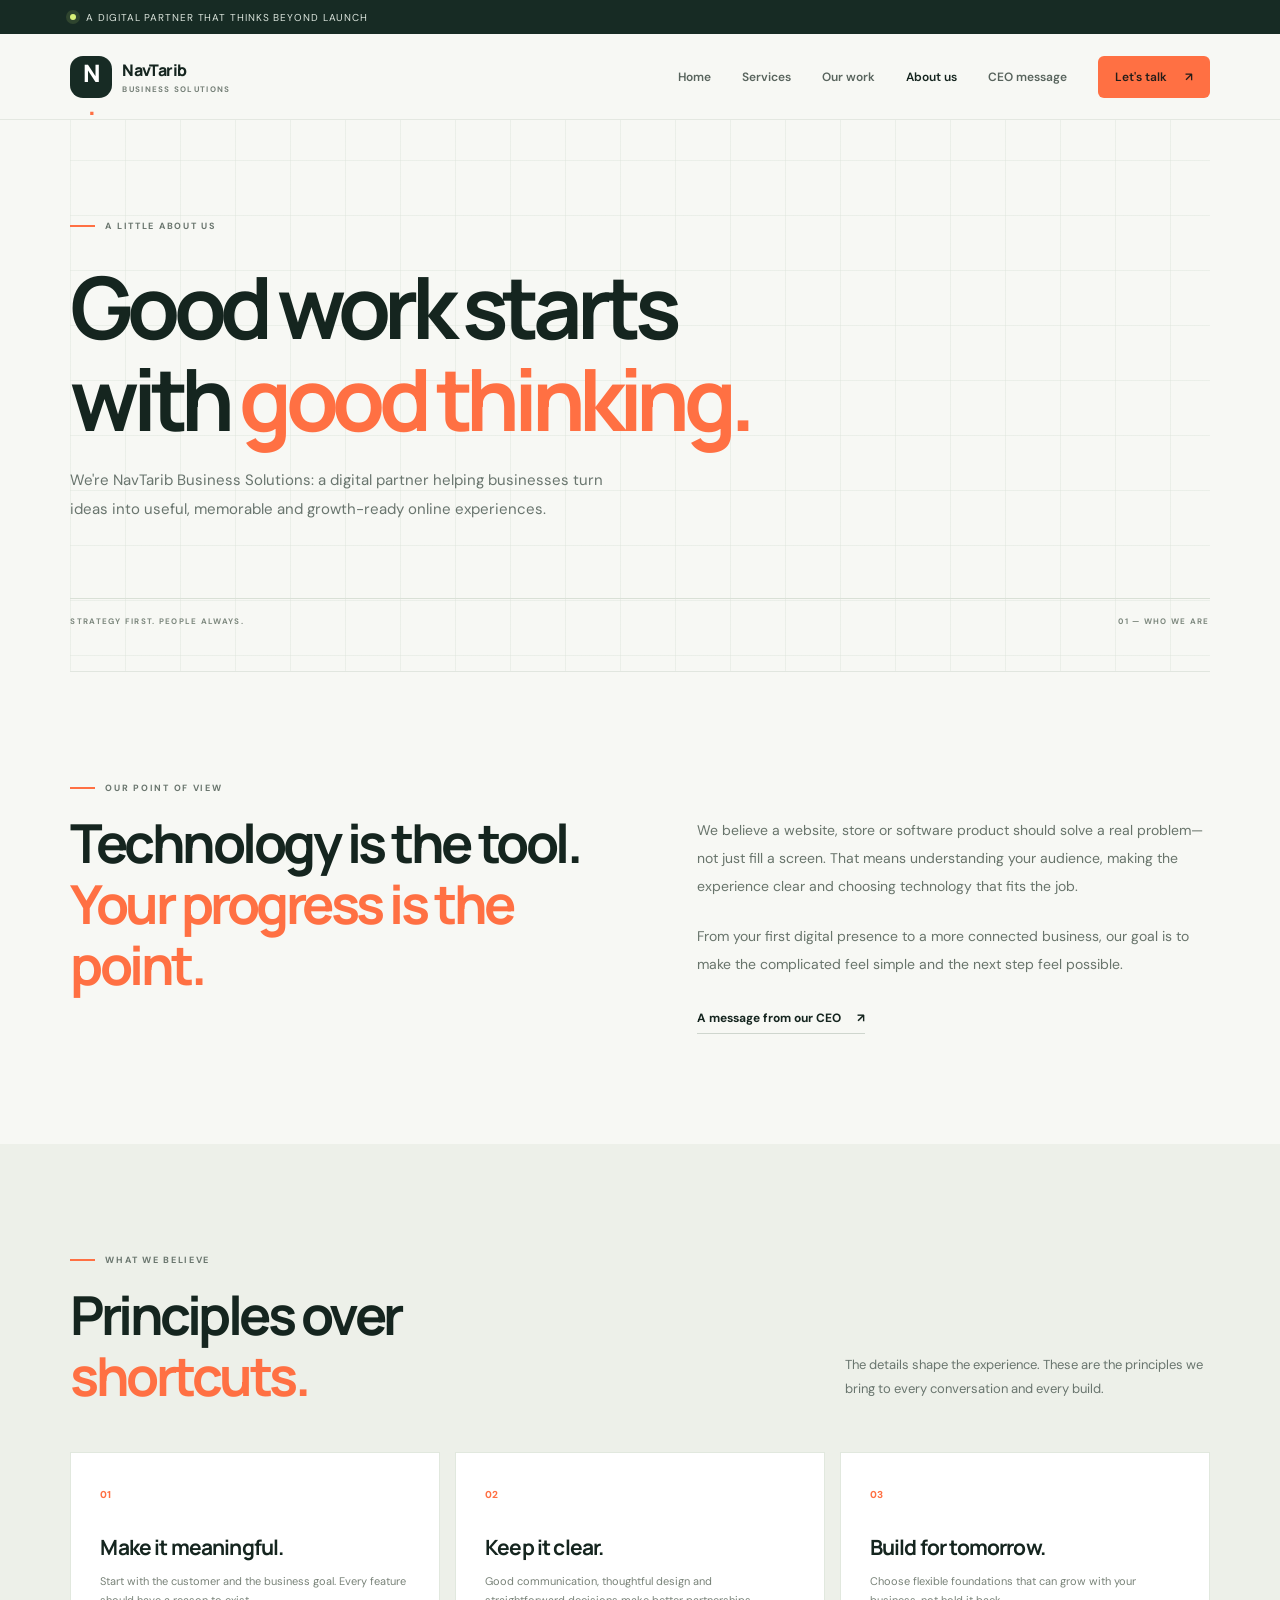
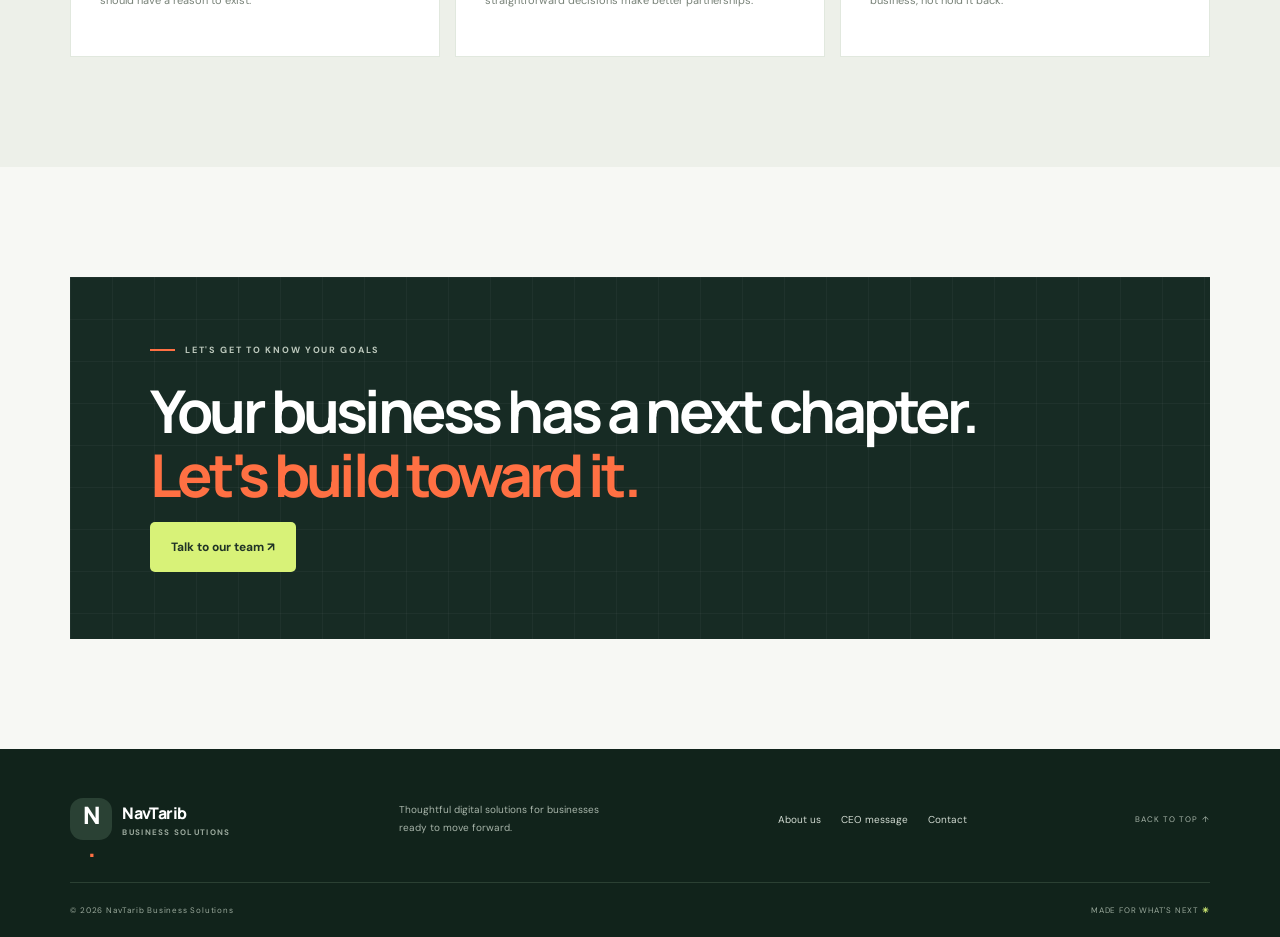
==== about.html @ 59a83b48 "first commit" ====
<!DOCTYPE html><html lang="en"><head><meta charset="UTF-8"><meta name="viewport" content="width=device-width,initial-scale=1"><title>About Us — NavTarib Business Solutions</title><link href="https://fonts.googleapis.com/css2?family=DM+Sans:wght@400;500;600;700&family=Manrope:wght@400;500;600;700;800&display=swap" rel="stylesheet"><link rel="stylesheet" href="style.css"></head><body><div class="announcement"><span class="pulse"></span> A digital partner that thinks beyond launch</div><header class="site-header"><a class="brand" href="index.html"><span class="brand-mark">N<span>.</span></span><span class="brand-copy">NavTarib<small>BUSINESS SOLUTIONS</small></span></a><button class="menu-toggle" aria-label="Toggle menu"><i></i><i></i></button><nav class="nav"><a href="index.html">Home</a><a href="index.html#services">Services</a><a href="index.html#work">Our work</a><a class="active" href="about.html">About us</a><a href="ceo.html">CEO message</a><a href="contact.html" class="nav-cta">Let's talk <span>↗</span></a></nav></header><main><section class="inner-hero section-wrap"><div class="eyebrow"><span class="eyebrow-line"></span> A LITTLE ABOUT US</div><h1>Good work starts<br>with <em>good thinking.</em></h1><p>We're NavTarib Business Solutions: a digital partner helping businesses turn ideas into useful, memorable and growth-ready online experiences.</p><div class="inner-hero-bottom"><span>STRATEGY FIRST. PEOPLE ALWAYS.</span><span>01 — WHO WE ARE</span></div></section><section class="about-story section-wrap section-pad"><div class="story-statement reveal"><div class="eyebrow"><span class="eyebrow-line"></span> OUR POINT OF VIEW</div><h2>Technology is the tool.<br><em>Your progress is the point.</em></h2></div><div class="story-copy reveal delay-1"><p>We believe a website, store or software product should solve a real problem—not just fill a screen. That means understanding your audience, making the experience clear and choosing technology that fits the job.</p><p>From your first digital presence to a more connected business, our goal is to make the complicated feel simple and the next step feel possible.</p><a href="ceo.html" class="text-link">A message from our CEO <span>↗</span></a></div></section><section class="values-section"><div class="section-wrap section-pad"><div class="section-heading"><div><div class="eyebrow"><span class="eyebrow-line"></span> WHAT WE BELIEVE</div><h2>Principles over<br><em>shortcuts.</em></h2></div><p>The details shape the experience. These are the principles we bring to every conversation and every build.</p></div><div class="values-grid"><article class="value-card"><span>01</span><h3>Make it meaningful.</h3><p>Start with the customer and the business goal. Every feature should have a reason to exist.</p></article><article class="value-card"><span>02</span><h3>Keep it clear.</h3><p>Good communication, thoughtful design and straightforward decisions make better partnerships.</p></article><article class="value-card"><span>03</span><h3>Build for tomorrow.</h3><p>Choose flexible foundations that can grow with your business, not hold it back.</p></article></div></div></section><section class="section-wrap section-pad"><div class="cta-box reveal"><div class="eyebrow"><span class="eyebrow-line"></span> LET'S GET TO KNOW YOUR GOALS</div><h2>Your business has a next chapter.<br><em>Let's build toward it.</em></h2><a class="btn btn-light" href="contact.html">Talk to our team ↗</a></div></section></main><footer class="footer"><div class="footer-main section-wrap"><a class="brand brand-footer" href="index.html"><span class="brand-mark">N<span>.</span></span><span class="brand-copy">NavTarib<small>BUSINESS SOLUTIONS</small></span></a><p>Thoughtful digital solutions for businesses ready to move forward.</p><div class="footer-links"><a href="about.html">About us</a><a href="ceo.html">CEO message</a><a href="contact.html">Contact</a></div><a class="back-top" href="#">BACK TO TOP ↑</a></div><div class="footer-bottom section-wrap"><span>© <span id="year"></span> NavTarib Business Solutions</span><span>MADE FOR WHAT'S NEXT <b>✳</b></span></div></footer><script src="script.js"></script></body></html>
---- style.css ----
:root {
  --ink: #15251f;
  --muted: #69756e;
  --paper: #f7f8f4;
  --white: #fff;
  --orange: #ff7043;
  --orange2: #ff9168;
  --line: #e1e6df;
  --dark: #172b24;
  --lime: #d8f278;
  --font: "DM Sans", sans-serif;
  --display: "Manrope", sans-serif;
}
* {
  box-sizing: border-box;
}
html {
  scroll-behavior: smooth;
  scroll-padding-top: 100px;
}
body {
  margin: 0;
  background: var(--paper);
  color: var(--ink);
  font-family: var(--font);
  -webkit-font-smoothing: antialiased;
}
body.menu-open {
  overflow: hidden;
}
a {
  color: inherit;
  text-decoration: none;
}
button,
input,
textarea,
select {
  font: inherit;
}
.announcement {
  height: 34px;
  background: var(--dark);
  color: #dce5dd;
  padding: 0 max(5.5vw, 24px);
  display: flex;
  align-items: center;
  gap: 10px;
  font-size: 10px;
  letter-spacing: 0.09em;
  text-transform: uppercase;
}
.announcement-right {
  margin-left: auto;
  color: #9baaa0;
}
.announcement-right span {
  color: var(--lime);
  margin-left: 10px;
}
.pulse {
  width: 6px;
  height: 6px;
  background: var(--lime);
  border-radius: 50%;
  box-shadow: 0 0 0 4px #d8f27820;
}
.site-header {
  height: 86px;
  padding: 0 max(5.5vw, 24px);
  display: flex;
  align-items: center;
  justify-content: space-between;
  border-bottom: 1px solid #e4e8e1;
  background: #f7f8f4ed;
  position: sticky;
  top: 0;
  z-index: 20;
  backdrop-filter: blur(16px);
}
.brand {
  display: flex;
  align-items: center;
  gap: 10px;
}
.brand-mark {
  width: 42px;
  height: 42px;
  background: var(--dark);
  color: white;
  display: grid;
  place-items: center;
  font: 800 24px var(--display);
  border-radius: 13px;
  letter-spacing: -0.08em;
}
.brand-mark span {
  color: var(--orange);
}
.brand-copy {
  font: 800 16px var(--display);
  letter-spacing: -0.04em;
}
.brand-copy small {
  display: block;
  font: 700 8px var(--font);
  letter-spacing: 0.16em;
  color: #768078;
  margin-top: 3px;
}
.nav {
  display: flex;
  align-items: center;
  gap: 31px;
  font-size: 12px;
  font-weight: 600;
  color: #58645d;
}
.nav > a:not(.nav-cta) {
  transition: color 0.2s;
}
.nav > a:hover,
.nav > a.active {
  color: var(--ink);
}
.nav-cta {
  padding: 13px 17px;
  background: var(--orange);
  border-radius: 6px;
  color: #241d19 !important;
  transition:
    transform 0.25s,
    background 0.25s;
}
.nav-cta:hover {
  background: var(--orange2);
  transform: translateY(-2px);
}
.nav-cta span {
  margin-left: 15px;
}
.menu-toggle {
  display: none;
  background: none;
  border: 0;
}
.section-wrap {
  width: min(1180px, 89%);
  margin-inline: auto;
}
.hero {
  min-height: 650px;
  padding-top: 77px;
  position: relative;
  display: grid;
  grid-template-columns: 1fr 0.88fr;
  align-items: center;
  gap: 6%;
  isolation: isolate;
}
.hero-grid {
  position: absolute;
  inset: 0 -6.2%;
  z-index: -2;
  opacity: 0.48;
  background-image:
    linear-gradient(#dfe5dc 1px, transparent 1px),
    linear-gradient(90deg, #dfe5dc 1px, transparent 1px);
  background-size: 56px 56px;
  mask-image: linear-gradient(
    90deg,
    transparent,
    black 25%,
    black 80%,
    transparent
  );
}
.hero:before {
  content: "";
  position: absolute;
  width: 430px;
  height: 430px;
  background: #ff70430b;
  filter: blur(10px);
  border-radius: 50%;
  right: 10%;
  top: 16%;
  z-index: -1;
}
.eyebrow {
  display: flex;
  align-items: center;
  gap: 10px;
  font-size: 9px;
  letter-spacing: 0.19em;
  font-weight: 700;
  color: #69756d;
}
.eyebrow-line {
  width: 25px;
  height: 2px;
  background: var(--orange);
  display: inline-block;
}
.hero h1,
.inner-hero h1,
.contact-intro h1 {
  font: 700 clamp(49px, 6.1vw, 79px)/1.07 var(--display);
  letter-spacing: -0.075em;
  margin: 25px 0 22px;
}
.hero h1 em,
.section-heading h2 em,
.inner-hero h1 em,
.story-statement h2 em,
.cta-box h2 em,
.contact-intro h1 em {
  font-style: normal;
  color: var(--orange);
}
.hero-lead {
  max-width: 480px;
  color: var(--muted);
  font-size: 15px;
  line-height: 1.85;
}
.hero-actions {
  display: flex;
  align-items: center;
  gap: 28px;
  margin-top: 30px;
}
.btn {
  display: inline-flex;
  align-items: center;
  justify-content: center;
  gap: 26px;
  padding: 16px 20px;
  font-size: 12px;
  font-weight: 700;
  border: 1px solid transparent;
  border-radius: 5px;
  transition:
    transform 0.25s,
    background 0.25s,
    box-shadow 0.25s;
  cursor: pointer;
}
.btn:hover {
  transform: translateY(-3px);
}
.btn-primary {
  background: var(--orange);
  color: #211d19;
  box-shadow: 0 9px 25px #ff704325;
}
.btn-primary:hover {
  background: var(--orange2);
  box-shadow: 0 12px 30px #ff704345;
}
.text-link {
  font-size: 12px;
  font-weight: 700;
  display: inline-flex;
  gap: 16px;
  align-items: center;
  border-bottom: 1px solid #cfd6ce;
  padding: 0 0 7px;
  transition: gap 0.2s;
}
.text-link:hover {
  gap: 23px;
}
.hero-proof {
  display: flex;
  align-items: center;
  gap: 13px;
  margin-top: 55px;
}
.avatar-stack {
  display: flex;
}
.avatar-stack span {
  width: 29px;
  height: 29px;
  border-radius: 50%;
  border: 2px solid var(--paper);
  display: grid;
  place-items: center;
  margin-left: -6px;
  background: #d8e7c8;
  font-size: 10px;
  font-weight: 800;
}
.avatar-stack span:first-child {
  margin-left: 0;
  background: #f6d6c4;
}
.avatar-stack span:last-child {
  background: #d7d9fa;
}
.hero-proof strong,
.float-card strong {
  display: block;
  font-size: 10px;
}
.hero-proof small,
.float-card small {
  display: block;
  color: #778279;
  font-size: 9px;
  margin-top: 4px;
}
.proof-divider {
  height: 30px;
  width: 1px;
  background: #d8ded6;
  margin: 0 4px;
}
.proof-rating strong {
  font-size: 9px;
}
.hero-visual {
  height: 475px;
  position: relative;
  display: grid;
  place-items: center;
}
.visual-orbit {
  position: absolute;
  border: 1px solid #dfe5db;
  border-radius: 50%;
  width: 440px;
  height: 440px;
  animation: spin 45s linear infinite;
}
.orbit-two {
  width: 365px;
  height: 365px;
  border-style: dashed;
  animation-direction: reverse;
  animation-duration: 55s;
}
.main-preview {
  position: relative;
  width: min(340px, 80%);
  height: 390px;
  background: #f1d9bd;
  border-radius: 6px;
  box-shadow: 0 30px 70px #172b241a;
  overflow: hidden;
  transform: rotate(-3deg);
  animation: float 7s ease-in-out infinite;
}
.preview-top {
  height: 37px;
  background: #f8e9d8;
  display: flex;
  align-items: center;
  justify-content: space-between;
  padding: 0 13px;
  font-size: 7px;
  letter-spacing: 0.1em;
  color: #726456;
}
.preview-dots {
  font-size: 7px;
  color: #c3a991;
  letter-spacing: 1px;
}
.preview-content {
  padding: 43px 27px;
  height: calc(100% - 37px);
  background:
    radial-gradient(ellipse at 90% 80%, #d98e63 0, transparent 35%),
    linear-gradient(135deg, #f5e5d0, #e9c3a3);
}
.preview-kicker {
  font-size: 8px;
  letter-spacing: 0.17em;
  color: #6f5746;
}
.preview-head {
  font: 800 57px/0.95 var(--display);
  letter-spacing: -0.08em;
  margin-top: 21px;
  color: #26382e;
}
.preview-head em {
  font-family: Georgia, serif;
  font-weight: 400;
  color: #d55e39;
}
.preview-bar {
  height: 1px;
  background: #ab896d;
  margin-top: 80px;
}
.preview-foot {
  display: flex;
  justify-content: space-between;
  font-size: 7px;
  letter-spacing: 0.08em;
  margin-top: 13px;
  color: #715e4d;
}
.float-card {
  position: absolute;
  background: #fff;
  padding: 14px 16px;
  display: flex;
  align-items: center;
  gap: 12px;
  border: 1px solid #e8ece5;
  border-radius: 6px;
  box-shadow: 0 15px 35px #172b2410;
  animation: float 6s ease-in-out infinite;
}
.float-top {
  top: 70px;
  right: -10px;
}
.float-bottom {
  bottom: 53px;
  left: -9px;
  animation-delay: -2s;
}
.float-icon {
  width: 34px;
  height: 34px;
  border-radius: 50%;
  background: #e8f3d6;
  display: grid;
  place-items: center;
  color: #3f6a31;
}
.mini-chart {
  display: flex;
  align-items: end;
  gap: 3px;
  height: 29px;
}
.mini-chart i {
  width: 5px;
  background: var(--orange);
  height: 45%;
  border-radius: 2px;
}
.mini-chart i:nth-child(2) {
  height: 70%;
}
.mini-chart i:nth-child(3) {
  height: 53%;
}
.mini-chart i:nth-child(4) {
  height: 90%;
}
.mini-chart i:nth-child(5) {
  height: 65%;
}
.mini-chart i:nth-child(6) {
  height: 100%;
}
.hero-stamp {
  position: absolute;
  right: 2px;
  bottom: 15px;
  font: 800 24px var(--display);
  color: var(--dark);
  transform: rotate(8deg);
}
.hero-stamp span {
  color: var(--orange);
}
.hero-stamp small {
  display: block;
  font: 700 6px var(--font);
  letter-spacing: 0.2em;
}
.hero-bottom {
  grid-column: 1/-1;
  display: flex;
  justify-content: space-between;
  align-items: center;
  padding: 20px 0;
  border-top: 1px solid #dfe5dc;
  margin-top: 10px;
  font-size: 8px;
  font-weight: 700;
  letter-spacing: 0.15em;
  color: #7a857c;
}
.scroll-cue b {
  color: var(--orange);
  font-size: 14px;
  margin-left: 10px;
}
.ticker {
  background: var(--lime);
  overflow: hidden;
  padding: 17px 0;
  color: #263528;
}
.ticker-track {
  white-space: nowrap;
  animation: ticker 32s linear infinite;
}
.ticker-track span {
  font-size: 10px;
  font-weight: 800;
  letter-spacing: 0.16em;
}
.ticker-track b {
  margin: 0 28px;
  color: #ff7043;
}
.section-pad {
  padding-top: 110px;
  padding-bottom: 110px;
}
.section-heading {
  display: flex;
  align-items: end;
  justify-content: space-between;
  gap: 40px;
  margin-bottom: 45px;
}
.section-heading h2,
.story-statement h2 {
  font: 700 clamp(36px, 4.2vw, 54px)/1.13 var(--display);
  letter-spacing: -0.065em;
  margin: 19px 0 0;
}
.section-heading > p {
  max-width: 365px;
  color: var(--muted);
  font-size: 13px;
  line-height: 1.85;
  margin: 0 0 5px;
}
.services-grid {
  display: grid;
  grid-template-columns: repeat(3, 1fr);
  gap: 13px;
}
.service-card {
  min-height: 292px;
  background: #fff;
  border: 1px solid #e7ebe4;
  padding: 26px 25px 20px;
  position: relative;
  overflow: hidden;
  display: flex;
  flex-direction: column;
  transition:
    transform 0.35s,
    border-color 0.3s,
    box-shadow 0.3s;
}
.service-card:hover {
  transform: translateY(-7px);
  border-color: #ffb29b;
  box-shadow: 0 20px 45px #172b240b;
}
.service-dark {
  background: var(--dark);
  color: white;
  border-color: var(--dark);
}
.service-dark p {
  color: #b2beb4;
}
.service-num {
  font-size: 8px;
  letter-spacing: 0.13em;
  font-weight: 700;
  color: #88938a;
}
.service-dark .service-num {
  color: #9eafa2;
}
.service-icon {
  position: absolute;
  right: 25px;
  top: 20px;
  width: 43px;
  height: 43px;
  border-radius: 50%;
  display: grid;
  place-items: center;
  background: #f8e6dd;
  color: #d95d3c;
  font-size: 20px;
}
.service-dark .service-icon {
  background: #2d4639;
  color: var(--lime);
}
.service-card h3 {
  font: 700 24px/1.18 var(--display);
  letter-spacing: -0.05em;
  margin: 40px 0 10px;
  position: relative;
}
.service-card p {
  font-size: 11px;
  line-height: 1.8;
  color: #778279;
  max-width: 260px;
  position: relative;
}
.service-bottom {
  display: flex;
  justify-content: space-between;
  align-items: center;
  margin-top: auto;
  padding-top: 17px;
  border-top: 1px solid #e8ece5;
  font-size: 9px;
  font-weight: 700;
}
.service-dark .service-bottom {
  border-color: #3b5145;
}
.service-bottom b {
  font-size: 16px;
  color: var(--orange);
  transition: transform 0.2s;
}
.service-card:hover .service-bottom b {
  transform: translate(3px, -3px);
}
.service-glow {
  position: absolute;
  width: 130px;
  height: 130px;
  border-radius: 50%;
  background: #ff704312;
  right: -75px;
  bottom: -70px;
  transition: transform 0.4s;
}
.service-card:hover .service-glow {
  transform: scale(2.5);
}
.work-section {
  background: #edf0e9;
}
.work-section .section-pad {
  padding-bottom: 90px;
}
.projects-grid {
  display: grid;
  grid-template-columns: 1fr 1fr;
  gap: 36px 20px;
}
.project {
  display: block;
  min-width: 0;
}
.project-large {
  grid-row: span 2;
}
.project-art {
  height: 275px;
  position: relative;
  overflow: hidden;
  display: flex;
  align-items: center;
  justify-content: center;
}
.project-large .project-art {
  height: 585px;
}
.art-commerce {
  background: #dfc8b1;
}
.art-window {
  position: absolute;
  inset: 25px;
  background: #f4eadc;
  box-shadow: 0 15px 40px #493a2a17;
  overflow: hidden;
}
.art-nav {
  height: 36px;
  border-bottom: 1px solid #dfd3c5;
  display: flex;
  align-items: center;
  justify-content: space-between;
  padding: 0 15px;
  font-size: 7px;
  color: #64574a;
}
.art-nav b:first-child {
  font: 800 15px var(--display);
  letter-spacing: -0.08em;
}
.art-commerce-body {
  height: calc(100% - 36px);
  padding: 37px 22px;
  display: flex;
  justify-content: space-between;
  align-items: center;
  background:
    radial-gradient(ellipse at 78% 55%, #d8ad8a 0, transparent 38%), #f4eadc;
}
.art-commerce-body small {
  font-size: 7px;
  letter-spacing: 0.14em;
  color: #786454;
}
.art-commerce-body h3 {
  font: 800 clamp(32px, 4vw, 58px)/0.95 var(--display);
  letter-spacing: -0.08em;
  color: #2d4035;
  margin: 17px 0 20px;
}
.art-commerce-body h3 i {
  font-family: Georgia, serif;
  color: #bd6344;
  font-weight: 400;
}
.art-pill {
  display: inline-block;
  border: 1px solid #9e8a74;
  padding: 9px;
  font-size: 6px;
  letter-spacing: 0.1em;
}
.product-sculpture {
  position: relative;
  width: 45%;
  height: 230px;
}
.sculpture-vase {
  position: absolute;
  bottom: 28px;
  left: 26%;
  width: 84px;
  height: 137px;
  border-radius: 39% 39% 25% 25%;
  background: linear-gradient(90deg, #9f6546, #d6a37a 48%, #7f513b);
  box-shadow: inset -12px 0 15px #4c2d221c;
}
.sculpture-vase:before {
  content: "";
  position: absolute;
  width: 33px;
  height: 34px;
  top: -22px;
  left: 25px;
  background: #b9825d;
  border-radius: 8px 8px 2px 2px;
}
.sculpture-orb {
  position: absolute;
  width: 67px;
  height: 67px;
  border-radius: 50%;
  background: linear-gradient(130deg, #f3dfc2, #c68c5c);
  top: 32px;
  right: 1px;
}
.sculpture-base {
  position: absolute;
  bottom: 17px;
  left: 7%;
  width: 155px;
  height: 18px;
  background: #b5a18a;
  border-radius: 50%;
}
.project-tag {
  position: absolute;
  bottom: 15px;
  left: 17px;
  color: #fff;
  font-size: 7px;
  letter-spacing: 0.15em;
  font-weight: 700;
  background: #172b24b8;
  padding: 9px 11px;
}
.art-saas {
  background: #d5dfd4;
}
.saas-window {
  position: absolute;
  inset: 18px;
  background: #f8faf7;
  display: flex;
  box-shadow: 0 12px 30px #273b2a15;
}
.saas-sidebar {
  width: 27%;
  background: #20382c;
  color: #c8d8c8;
  display: flex;
  flex-direction: column;
  gap: 17px;
  padding: 17px 9px;
  font-size: 7px;
}
.saas-sidebar b {
  color: white;
  font-size: 12px;
  margin-bottom: 14px;
}
.saas-sidebar span:first-of-type {
  color: #d8f278;
}
.saas-main {
  padding: 20px 13px;
  flex: 1;
  min-width: 0;
}
.saas-main > small {
  font-size: 6px;
  color: #7c897d;
  letter-spacing: 0.1em;
}
.saas-main h3 {
  font-size: 13px;
  letter-spacing: -0.04em;
  margin: 10px 0 20px;
}
.saas-main h3 span {
  color: #ff7043;
}
.saas-stats {
  display: flex;
  gap: 7px;
}
.saas-stats div {
  background: white;
  border: 1px solid #e4e9e2;
  padding: 8px;
  flex: 1;
  min-width: 0;
}
.saas-stats small,
.saas-stats b,
.saas-stats i {
  display: block;
}
.saas-stats small {
  font-size: 6px;
  color: #89948a;
}
.saas-stats b {
  font-size: 13px;
  margin: 6px 0;
}
.saas-stats i {
  font-size: 6px;
  color: #438c59;
  font-style: normal;
}
.chart-bars {
  height: 68px;
  display: flex;
  align-items: end;
  gap: 5px;
  border-bottom: 1px solid #dbe4d9;
  margin-top: 18px;
  padding: 0 5px;
}
.chart-bars i {
  flex: 1;
  background: #d8f278;
  height: 30%;
  border-radius: 3px 3px 0 0;
}
.chart-bars i:nth-child(3n) {
  height: 75%;
  background: #ff9b78;
}
.chart-bars i:nth-child(2n) {
  height: 55%;
}
.chart-bars i:nth-child(4n) {
  height: 95%;
}
.art-automation {
  background: #f5d9cc;
  flex-direction: column;
  gap: 0;
}
.flow-node {
  width: 55%;
  background: #fffaf7;
  border: 1px solid #ebc4b3;
  padding: 12px 15px;
  font-size: 10px;
  font-weight: 700;
  box-shadow: 0 8px 16px #6d382015;
  z-index: 1;
}
.flow-node small {
  display: block;
  font-size: 8px;
  color: #8c8079;
  font-weight: 400;
  margin-top: 5px;
}
.node-two {
  margin-left: 30px;
}
.node-three {
  margin-left: 60px;
}
.flow-line {
  height: 19px;
  width: 1px;
  background: #d17d60;
  margin-left: -35px;
  position: relative;
}
.flow-line:after {
  content: "↓";
  position: absolute;
  bottom: -6px;
  left: -4px;
  color: #d17d60;
  font-size: 11px;
}
.flow-caption {
  position: absolute;
  bottom: 18px;
  font-size: 7px;
  letter-spacing: 0.14em;
  color: #a2634b;
}
.project-info {
  display: flex;
  justify-content: space-between;
  align-items: center;
  padding: 17px 2px;
}
.project-info h3 {
  font: 700 17px var(--display);
  letter-spacing: -0.04em;
  margin: 0 0 6px;
}
.project-info p {
  font-size: 10px;
  color: #7b857b;
  margin: 0;
}
.project-arrow {
  width: 35px;
  height: 35px;
  border: 1px solid #d1d9cf;
  border-radius: 50%;
  display: grid;
  place-items: center;
  transition: all 0.2s;
}
.project:hover .project-arrow {
  background: var(--orange);
  border-color: var(--orange);
  transform: rotate(45deg);
}
.work-foot {
  border-top: 1px solid #d7ded3;
  margin-top: 35px;
  padding-top: 22px;
  display: flex;
  align-items: center;
  justify-content: space-between;
  font-size: 9px;
  letter-spacing: 0.12em;
  font-weight: 700;
}
.tech-panel {
  background: #fff;
  border: 1px solid #e5eae2;
  padding: 33px 35px;
}
.tech-label {
  font-size: 9px;
  font-weight: 800;
  letter-spacing: 0.15em;
  color: #7e897f;
  margin-bottom: 17px;
}
.tech-list {
  display: flex;
  flex-wrap: wrap;
  gap: 9px;
  margin-bottom: 31px;
}
.tech-list span {
  border: 1px solid #e1e7de;
  padding: 11px 14px;
  font-size: 11px;
  font-weight: 600;
  background: #fafbf8;
  transition:
    background 0.2s,
    border-color 0.2s,
    transform 0.2s;
}
.tech-list span:hover {
  background: #eaf3d8;
  border-color: #c4d9a2;
  transform: translateY(-2px);
}
.tech-note {
  border-top: 1px solid #e7ebe5;
  padding-top: 22px;
  display: flex;
  align-items: center;
  gap: 15px;
}
.tech-note-icon {
  width: 35px;
  height: 35px;
  border-radius: 50%;
  background: #fce4da;
  color: #dd6543;
  display: grid;
  place-items: center;
}
.tech-note p {
  font-size: 11px;
  color: #7b857c;
  flex: 1;
}
.tech-note p strong {
  color: var(--ink);
}
.tech-note > a {
  font-size: 11px;
  font-weight: 700;
  border-bottom: 1px solid #d4dbd1;
  padding-bottom: 5px;
}
.testimonial-section {
  background: #f0e7dd;
}
.testimonial-note {
  padding: 36px;
  background: #fff;
  display: flex;
  align-items: center;
  gap: 28px;
  border: 1px solid #eaded1;
}
.quote-mark {
  font:
    100px/0.7 Georgia,
    serif;
  color: var(--orange);
  align-self: flex-start;
}
.testimonial-note > div:nth-child(2) {
  flex: 1;
}
.testimonial-note h3 {
  font: 700 23px/1.3 var(--display);
  letter-spacing: -0.05em;
  margin: 0 0 10px;
}
.testimonial-note h3 em {
  font-family: Georgia, serif;
  font-weight: 400;
  color: #d86745;
}
.testimonial-note p {
  font-size: 11px;
  color: #778078;
  line-height: 1.8;
  margin: 0;
  max-width: 460px;
}
.btn-outline {
  border-color: #d6ded4;
  background: transparent;
  white-space: nowrap;
}
.btn-outline:hover {
  background: #f7f8f4;
}
.trust-disclaimer {
  font-size: 9px;
  color: #8a8e85;
  margin-top: 15px;
}
.cta-section {
  padding-top: 90px;
  padding-bottom: 90px;
}
.cta-box {
  background: var(--dark);
  color: white;
  padding: 67px 7%;
  position: relative;
  overflow: hidden;
  isolation: isolate;
}
.cta-box:before {
  content: "";
  position: absolute;
  inset: 0;
  background-image:
    linear-gradient(#ffffff09 1px, transparent 1px),
    linear-gradient(90deg, #ffffff09 1px, transparent 1px);
  background-size: 42px 42px;
  z-index: -1;
}
.cta-orb {
  position: absolute;
  right: -100px;
  top: -160px;
  width: 450px;
  height: 450px;
  border-radius: 50%;
  border: 1px solid #d8f2782e;
  box-shadow:
    0 0 0 45px #d8f27809,
    0 0 0 90px #d8f27806;
  z-index: -1;
}
.cta-box .eyebrow {
  color: #bdc9bd;
}
.cta-box h2 {
  font: 700 clamp(37px, 5vw, 59px)/1.1 var(--display);
  letter-spacing: -0.065em;
  margin: 23px 0 14px;
}
.cta-box > p {
  font-size: 12px;
  color: #b6c2b8;
  max-width: 420px;
  line-height: 1.8;
  margin-bottom: 25px;
}
.btn-light {
  background: var(--lime);
  color: #203326;
}
.btn-light:hover {
  background: #e5ff9c;
}
.cta-side-note {
  position: absolute;
  right: 8%;
  bottom: 50px;
  color: #90a193;
  font-size: 8px;
  letter-spacing: 0.17em;
  line-height: 1.8;
}
.footer {
  background: #11231b;
  color: #fff;
}
.footer-main {
  padding-top: 42px;
  padding-bottom: 35px;
  display: flex;
  align-items: center;
  justify-content: space-between;
  gap: 25px;
}
.brand-footer .brand-mark {
  background: #2a4134;
}
.brand-footer .brand-copy small {
  color: #9ba99d;
}
.footer-main > p {
  font-size: 10px;
  color: #a7b4a9;
  max-width: 210px;
  line-height: 1.8;
}
.footer-links {
  display: flex;
  gap: 20px;
  font-size: 10px;
  color: #d0d9d0;
}
.footer-links a:hover {
  color: var(--lime);
}
.back-top {
  font-size: 8px;
  letter-spacing: 0.13em;
  color: #a7b4a9;
}
.footer-bottom {
  border-top: 1px solid #2b4033;
  min-height: 55px;
  display: flex;
  align-items: center;
  justify-content: space-between;
  font-size: 8px;
  letter-spacing: 0.1em;
  color: #9aa99c;
}
.footer-bottom b {
  color: var(--lime);
}
.inner-hero {
  padding-top: 100px;
  padding-bottom: 45px;
  min-height: 420px;
  position: relative;
  background-image:
    linear-gradient(#dfe5dc80 1px, transparent 1px),
    linear-gradient(90deg, #dfe5dc80 1px, transparent 1px);
  background-size: 55px 55px;
  background-position: 0 40px;
}
.inner-hero h1 {
  font-size: clamp(52px, 7vw, 86px);
  margin-top: 28px;
}
.inner-hero > p {
  max-width: 550px;
  color: var(--muted);
  font-size: 15px;
  line-height: 1.9;
}
.inner-hero-bottom {
  display: flex;
  justify-content: space-between;
  margin-top: 75px;
  padding-top: 17px;
  border-top: 1px solid #d9e0d6;
  font-size: 8px;
  letter-spacing: 0.16em;
  font-weight: 700;
  color: #7d887e;
}
.about-story {
  display: grid;
  grid-template-columns: 1fr 1fr;
  gap: 10%;
  border-top: 1px solid var(--line);
}
.story-copy {
  padding-top: 34px;
}
.story-copy p {
  font-size: 14px;
  color: #68746b;
  line-height: 2;
  margin-top: 0;
  margin-bottom: 22px;
}
.story-copy .text-link {
  margin-top: 10px;
}
.values-section {
  background: #edf0e9;
}
.values-grid {
  display: grid;
  grid-template-columns: repeat(3, 1fr);
  gap: 15px;
}
.value-card {
  background: #fff;
  padding: 29px;
  min-height: 205px;
  border: 1px solid #e1e8de;
}
.value-card > span {
  font-size: 10px;
  color: var(--orange);
  font-weight: 800;
}
.value-card h3 {
  font: 700 21px var(--display);
  letter-spacing: -0.04em;
  margin: 30px 0 10px;
}
.value-card p {
  font-size: 11px;
  color: #788278;
  line-height: 1.8;
}
.ceo-hero {
  background-color: #f4eee7;
  background-image:
    linear-gradient(#e8ddd2 1px, transparent 1px),
    linear-gradient(90deg, #e8ddd2 1px, transparent 1px);
}
.ceo-message {
  display: grid;
  grid-template-columns: 0.75fr 1.25fr;
  gap: 10%;
  align-items: start;
}
.ceo-portrait {
  min-height: 400px;
  background: #d9c2ab;
  position: sticky;
  top: 120px;
  overflow: hidden;
  display: flex;
  align-items: center;
  justify-content: center;
  flex-direction: column;
}
.ceo-portrait:before,
.ceo-portrait:after {
  content: "";
  position: absolute;
  border: 1px solid #b49378;
  border-radius: 50%;
  width: 270px;
  height: 270px;
}
.ceo-portrait:after {
  width: 340px;
  height: 340px;
  border-style: dashed;
  animation: spin 50s linear infinite;
}
.portrait-monogram {
  font: 800 150px/0.9 var(--display);
  letter-spacing: -0.12em;
  color: #253a2d;
  z-index: 1;
}
.portrait-monogram span {
  color: var(--orange);
}
.portrait-caption {
  z-index: 1;
  text-align: center;
  margin-top: 22px;
  font-size: 10px;
  font-weight: 800;
  letter-spacing: 0.15em;
}
.portrait-caption small {
  display: block;
  font-size: 8px;
  color: #75685b;
  margin-top: 7px;
}
.portrait-decoration {
  position: absolute;
  bottom: 17px;
  left: 17px;
  font-size: 7px;
  letter-spacing: 0.18em;
  line-height: 1.8;
  color: #8a705a;
}
.message-copy .quote-mark {
  font-size: 100px;
}
.message-copy h2 {
  font: 700 33px/1.2 var(--display);
  letter-spacing: -0.06em;
  margin: 10px 0 25px;
}
.message-copy p {
  font-size: 13px;
  line-height: 2;
  color: #68746b;
  margin: 0 0 19px;
}
.signature {
  font:
    italic 29px Georgia,
    serif;
  color: #25392e;
  margin-top: 30px;
}
.signature span {
  display: block;
  font: 700 9px var(--font);
  letter-spacing: 0.12em;
  text-transform: uppercase;
  color: #7b877c;
  margin-top: 8px;
}
.message-copy .btn {
  margin-top: 25px;
}
.contact-hero {
  padding-top: 85px;
  padding-bottom: 110px;
  display: grid;
  grid-template-columns: 0.9fr 1fr;
  gap: 10%;
  align-items: start;
}
.contact-intro h1 {
  font-size: clamp(47px, 5.4vw, 69px);
}
.contact-intro > p {
  font-size: 14px;
  line-height: 1.9;
  color: #748077;
  max-width: 400px;
}
.contact-promise {
  display: flex;
  gap: 13px;
  align-items: center;
  margin-top: 35px;
}
.contact-promise > span {
  width: 40px;
  height: 40px;
  border-radius: 50%;
  background: #e6f0d8;
  color: #4f713c;
  display: grid;
  place-items: center;
}
.contact-promise strong,
.contact-promise small {
  display: block;
}
.contact-promise strong {
  font-size: 11px;
}
.contact-promise small {
  font-size: 10px;
  color: #879087;
  margin-top: 5px;
}
.contact-direct {
  border-top: 1px solid #dfe5dc;
  margin-top: 50px;
  padding-top: 22px;
}
.contact-direct > span {
  display: block;
  font-size: 8px;
  letter-spacing: 0.15em;
  color: #879087;
  font-weight: 700;
  margin-bottom: 12px;
}
.contact-direct > a {
  font-size: 13px;
  font-weight: 700;
  border-bottom: 1px solid #d2d9cf;
  padding-bottom: 6px;
}
.contact-direct small {
  display: block;
  font-size: 9px;
  color: #8b948b;
  margin-top: 12px;
}
.contact-form {
  background: white;
  border: 1px solid #e2e8df;
  padding: 30px;
  box-shadow: 0 18px 45px #172b2408;
}
.form-top {
  display: flex;
  justify-content: space-between;
  border-bottom: 1px solid #e6ebe4;
  padding-bottom: 20px;
  margin-bottom: 24px;
  font-size: 8px;
  font-weight: 800;
  letter-spacing: 0.14em;
}
.form-top span:last-child {
  color: #dd6c4b;
}
.contact-form label {
  display: block;
  font-size: 10px;
  font-weight: 700;
  margin: 19px 0 8px;
}
.contact-form label b {
  color: #e56e4b;
}
.contact-form input,
.contact-form select,
.contact-form textarea {
  width: 100%;
  border: 1px solid #e1e7df;
  background: #fafbf8;
  padding: 13px 12px;
  border-radius: 3px;
  font-size: 11px;
  color: var(--ink);
  outline: none;
  transition:
    border-color 0.2s,
    box-shadow 0.2s;
}
.contact-form input:focus,
.contact-form select:focus,
.contact-form textarea:focus {
  border-color: #f18a6d;
  box-shadow: 0 0 0 3px #ff704315;
}
.contact-form textarea {
  resize: vertical;
}
.form-submit {
  width: 100%;
  margin-top: 22px;
  border: 0;
}
.form-privacy {
  font-size: 9px;
  color: #8a948b;
  line-height: 1.7;
}
.form-status {
  font-size: 10px;
  line-height: 1.7;
  color: #527344;
}
.status-warning {
  color: #a15a2a;
}
.reveal {
  opacity: 0;
  transform: translateY(22px);
  transition:
    opacity 0.75s ease,
    transform 0.75s cubic-bezier(0.2, 0.65, 0.2, 1);
}
.reveal.is-visible {
  opacity: 1;
  transform: translateY(0);
}
.delay-1 {
  transition-delay: 0.12s;
}
.delay-2 {
  transition-delay: 0.23s;
}
@keyframes spin {
  to {
    transform: rotate(360deg);
  }
}
@keyframes float {
  0%,
  100% {
    translate: 0 0;
  }
  50% {
    translate: 0 -10px;
  }
}
@keyframes ticker {
  to {
    transform: translateX(-50%);
  }
}
@media (min-width: 1400px) {
  .hero {
    min-height: 700px;
  }
  .hero-visual {
    height: 530px;
  }
}
@media (max-width: 900px) {
  .nav {
    gap: 17px;
  }
  .nav a {
    font-size: 11px;
  }
  .hero {
    gap: 2%;
    grid-template-columns: 1fr 0.8fr;
  }
  .hero-visual {
    transform: scale(0.9);
  }
  .hero-proof {
    flex-wrap: wrap;
  }
  .proof-rating {
    display: none;
  }
  .services-grid {
    grid-template-columns: repeat(2, 1fr);
  }
  .project-large .project-art {
    height: 520px;
  }
  .footer-main {
    flex-wrap: wrap;
  }
  .contact-hero {
    gap: 5%;
  }
  .testimonial-note {
    gap: 17px;
  }
  .testimonial-note .btn {
    padding: 14px;
    gap: 10px;
  }
}
@media (max-width: 680px) {
  .announcement {
    padding: 0 5.5%;
    font-size: 8px;
  }
  .announcement-right {
    display: none;
  }
  .site-header {
    height: 72px;
  }
  .menu-toggle {
    display: flex;
    flex-direction: column;
    gap: 5px;
    padding: 10px;
    z-index: 22;
  }
  .menu-toggle i {
    width: 23px;
    height: 2px;
    background: var(--dark);
    display: block;
  }
  .nav {
    position: fixed;
    inset: 0;
    background: var(--paper);
    display: flex;
    flex-direction: column;
    justify-content: center;
    gap: 27px;
    transform: translateX(100%);
    transition: transform 0.35s;
    z-index: 21;
    font-size: 17px;
  }
  .nav.nav-open {
    transform: translateX(0);
  }
  .nav a {
    font-size: 16px;
  }
  .nav-cta {
    padding: 16px 22px;
  }
  .section-wrap {
    width: 89%;
  }
  .hero {
    padding-top: 55px;
    display: flex;
    flex-direction: column;
    align-items: stretch;
    gap: 0;
    min-height: auto;
  }
  .hero h1 {
    font-size: clamp(48px, 12vw, 67px);
  }
  .hero-lead {
    font-size: 13px;
  }
  .hero-proof {
    margin-top: 35px;
  }
  .hero-visual {
    height: 390px;
    margin-top: 20px;
    transform: none;
  }
  .main-preview {
    height: 315px;
    width: 265px;
  }
  .preview-content {
    padding: 32px 22px;
  }
  .preview-head {
    font-size: 49px;
  }
  .preview-bar {
    margin-top: 58px;
  }
  .visual-orbit {
    width: 320px;
    height: 320px;
  }
  .orbit-two {
    width: 270px;
    height: 270px;
  }
  .float-top {
    top: 35px;
    right: -3px;
  }
  .float-bottom {
    bottom: 30px;
    left: -3px;
  }
  .hero-stamp {
    right: 4px;
    bottom: 0;
  }
  .hero-bottom {
    margin-top: 15px;
    font-size: 7px;
    gap: 10px;
  }
  .hero-bottom span:first-child {
    max-width: 100px;
  }
  .scroll-cue {
    white-space: nowrap;
  }
  .section-pad {
    padding-top: 75px;
    padding-bottom: 75px;
  }
  .section-heading {
    display: block;
    margin-bottom: 30px;
  }
  .section-heading h2,
  .story-statement h2 {
    font-size: 39px;
  }
  .section-heading > p {
    margin-top: 20px;
    font-size: 12px;
  }
  .services-grid {
    grid-template-columns: 1fr;
    gap: 10px;
  }
  .service-card {
    min-height: 260px;
  }
  .projects-grid {
    grid-template-columns: 1fr;
    gap: 18px;
  }
  .project-large {
    grid-row: auto;
  }
  .project-large .project-art {
    height: 390px;
  }
  .project-art {
    height: 250px;
  }
  .art-window {
    inset: 17px;
  }
  .art-commerce-body {
    padding: 25px 13px;
  }
  .art-commerce-body h3 {
    font-size: 39px;
  }
  .product-sculpture {
    transform: scale(0.8);
    transform-origin: center;
  }
  .project-info h3 {
    font-size: 15px;
  }
  .tech-panel {
    padding: 23px 18px;
  }
  .tech-list {
    gap: 7px;
  }
  .tech-list span {
    font-size: 10px;
    padding: 10px;
  }
  .tech-note {
    flex-wrap: wrap;
    align-items: flex-start;
  }
  .tech-note p {
    min-width: 70%;
  }
  .tech-note > a {
    margin-left: 50px;
  }
  .testimonial-note {
    padding: 25px;
    display: block;
  }
  .testimonial-note .quote-mark {
    font-size: 75px;
    margin-bottom: 10px;
  }
  .testimonial-note h3 {
    font-size: 22px;
  }
  .testimonial-note .btn {
    margin-top: 22px;
  }
  .cta-section {
    padding-top: 60px;
    padding-bottom: 60px;
  }
  .cta-box {
    padding: 43px 7%;
  }
  .cta-box h2 {
    font-size: 39px;
  }
  .cta-side-note {
    display: none;
  }
  .footer-main {
    align-items: flex-start;
    flex-direction: column;
    padding-top: 35px;
    gap: 16px;
  }
  .footer-main > p {
    margin: 0;
  }
  .footer-links {
    flex-wrap: wrap;
  }
  .footer-bottom {
    padding: 17px 0;
    gap: 12px;
    align-items: flex-start;
    flex-direction: column;
    font-size: 7px;
  }
  .inner-hero {
    padding-top: 70px;
    min-height: 0;
  }
  .inner-hero h1 {
    font-size: clamp(45px, 11vw, 66px);
  }
  .inner-hero > p {
    font-size: 13px;
  }
  .inner-hero-bottom {
    margin-top: 55px;
    font-size: 7px;
  }
  .about-story {
    grid-template-columns: 1fr;
    gap: 0;
  }
  .story-copy {
    padding-top: 10px;
  }
  .values-grid {
    grid-template-columns: 1fr;
  }
  .value-card {
    min-height: 170px;
  }
  .value-card h3 {
    margin-top: 22px;
  }
  .ceo-message {
    grid-template-columns: 1fr;
    gap: 40px;
  }
  .ceo-portrait {
    position: relative;
    top: auto;
    min-height: 330px;
  }
  .portrait-monogram {
    font-size: 120px;
  }
  .message-copy h2 {
    font-size: 29px;
  }
  .contact-hero {
    grid-template-columns: 1fr;
    gap: 45px;
    padding-top: 65px;
    padding-bottom: 75px;
  }
  .contact-intro h1 {
    font-size: clamp(46px, 11vw, 64px);
  }
  .contact-form {
    padding: 22px;
  }
  .contact-direct {
    margin-top: 35px;
  }
}
@media (prefers-reduced-motion: reduce) {
  *,
  *::before,
  *::after {
    animation-duration: 0.01ms !important;
    animation-iteration-count: 1 !important;
    scroll-behavior: auto !important;
    transition-duration: 0.01ms !important;
  }
  .reveal {
    opacity: 1;
    transform: none;
  }
}
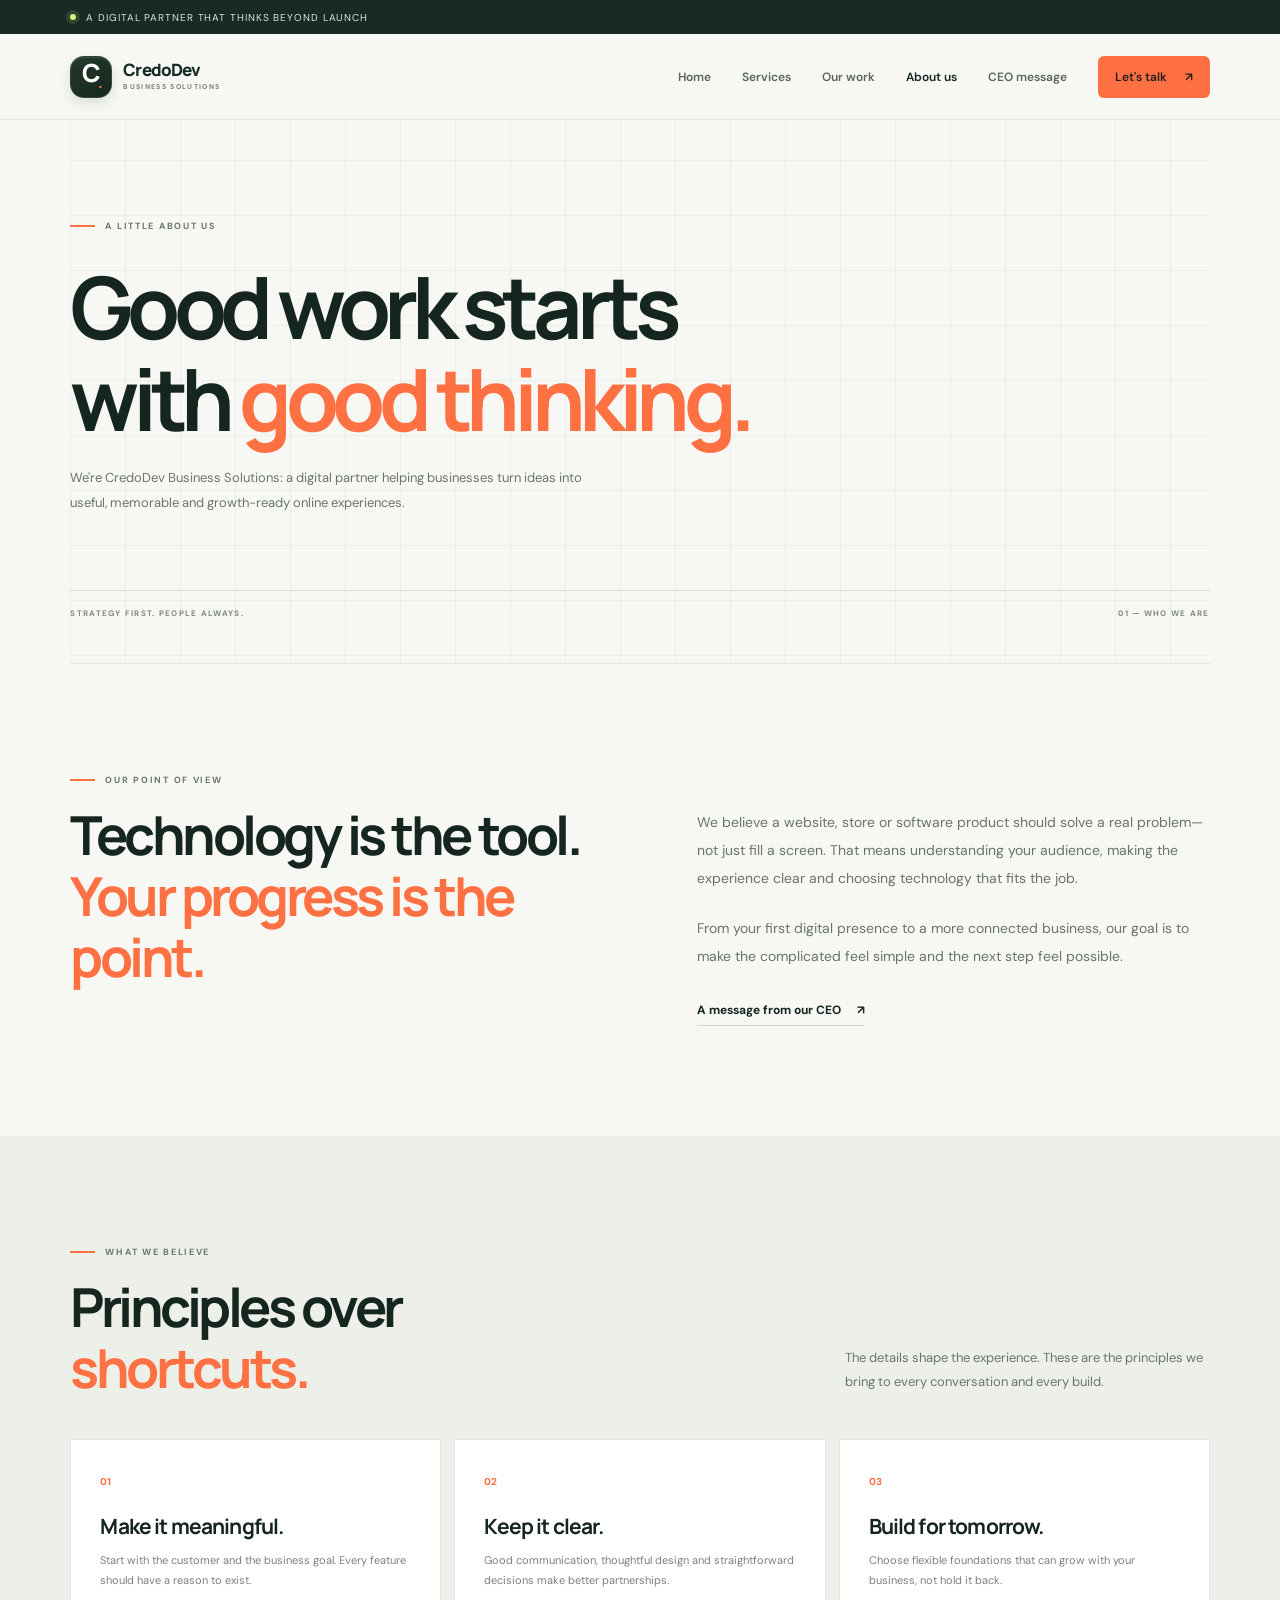
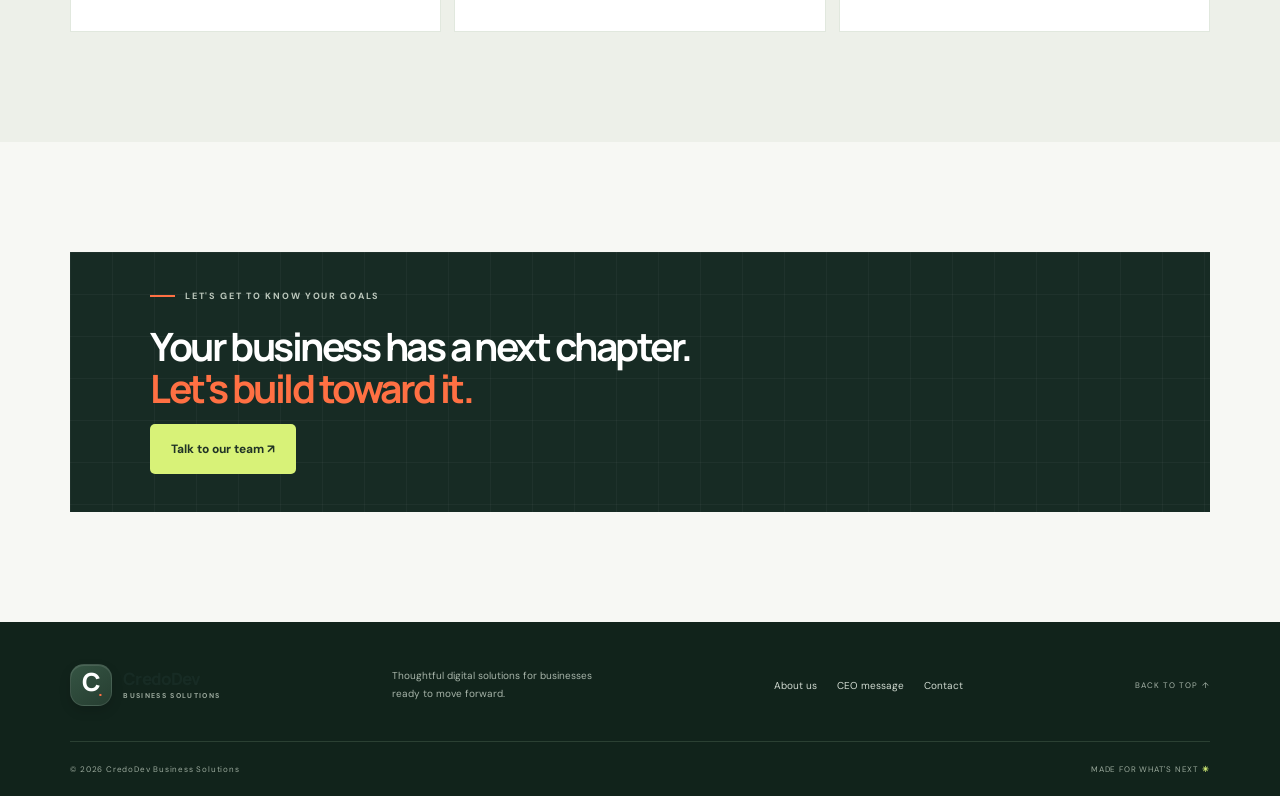
==== commit 4f902509: "google search console" ====
--- a/about.html
+++ b/about.html
@@ -1 +1 @@
-<!DOCTYPE html><html lang="en"><head><meta charset="UTF-8"><meta name="viewport" content="width=device-width,initial-scale=1"><title>About Us — NavTarib Business Solutions</title><link href="https://fonts.googleapis.com/css2?family=DM+Sans:wght@400;500;600;700&family=Manrope:wght@400;500;600;700;800&display=swap" rel="stylesheet"><link rel="stylesheet" href="style.css"></head><body><div class="announcement"><span class="pulse"></span> A digital partner that thinks beyond launch</div><header class="site-header"><a class="brand" href="index.html"><span class="brand-mark">N<span>.</span></span><span class="brand-copy">NavTarib<small>BUSINESS SOLUTIONS</small></span></a><button class="menu-toggle" aria-label="Toggle menu"><i></i><i></i></button><nav class="nav"><a href="index.html">Home</a><a href="index.html#services">Services</a><a href="index.html#work">Our work</a><a class="active" href="about.html">About us</a><a href="ceo.html">CEO message</a><a href="contact.html" class="nav-cta">Let's talk <span>↗</span></a></nav></header><main><section class="inner-hero section-wrap"><div class="eyebrow"><span class="eyebrow-line"></span> A LITTLE ABOUT US</div><h1>Good work starts<br>with <em>good thinking.</em></h1><p>We're NavTarib Business Solutions: a digital partner helping businesses turn ideas into useful, memorable and growth-ready online experiences.</p><div class="inner-hero-bottom"><span>STRATEGY FIRST. PEOPLE ALWAYS.</span><span>01 — WHO WE ARE</span></div></section><section class="about-story section-wrap section-pad"><div class="story-statement reveal"><div class="eyebrow"><span class="eyebrow-line"></span> OUR POINT OF VIEW</div><h2>Technology is the tool.<br><em>Your progress is the point.</em></h2></div><div class="story-copy reveal delay-1"><p>We believe a website, store or software product should solve a real problem—not just fill a screen. That means understanding your audience, making the experience clear and choosing technology that fits the job.</p><p>From your first digital presence to a more connected business, our goal is to make the complicated feel simple and the next step feel possible.</p><a href="ceo.html" class="text-link">A message from our CEO <span>↗</span></a></div></section><section class="values-section"><div class="section-wrap section-pad"><div class="section-heading"><div><div class="eyebrow"><span class="eyebrow-line"></span> WHAT WE BELIEVE</div><h2>Principles over<br><em>shortcuts.</em></h2></div><p>The details shape the experience. These are the principles we bring to every conversation and every build.</p></div><div class="values-grid"><article class="value-card"><span>01</span><h3>Make it meaningful.</h3><p>Start with the customer and the business goal. Every feature should have a reason to exist.</p></article><article class="value-card"><span>02</span><h3>Keep it clear.</h3><p>Good communication, thoughtful design and straightforward decisions make better partnerships.</p></article><article class="value-card"><span>03</span><h3>Build for tomorrow.</h3><p>Choose flexible foundations that can grow with your business, not hold it back.</p></article></div></div></section><section class="section-wrap section-pad"><div class="cta-box reveal"><div class="eyebrow"><span class="eyebrow-line"></span> LET'S GET TO KNOW YOUR GOALS</div><h2>Your business has a next chapter.<br><em>Let's build toward it.</em></h2><a class="btn btn-light" href="contact.html">Talk to our team ↗</a></div></section></main><footer class="footer"><div class="footer-main section-wrap"><a class="brand brand-footer" href="index.html"><span class="brand-mark">N<span>.</span></span><span class="brand-copy">NavTarib<small>BUSINESS SOLUTIONS</small></span></a><p>Thoughtful digital solutions for businesses ready to move forward.</p><div class="footer-links"><a href="about.html">About us</a><a href="ceo.html">CEO message</a><a href="contact.html">Contact</a></div><a class="back-top" href="#">BACK TO TOP ↑</a></div><div class="footer-bottom section-wrap"><span>© <span id="year"></span> NavTarib Business Solutions</span><span>MADE FOR WHAT'S NEXT <b>✳</b></span></div></footer><script src="script.js"></script></body></html>
+<!DOCTYPE html><html lang="en"><head><meta charset="UTF-8"><meta name="viewport" content="width=device-width,initial-scale=1"><title>About Us — CredoDev Business Solutions</title><link href="https://fonts.googleapis.com/css2?family=DM+Sans:wght@400;500;600;700&family=Manrope:wght@400;500;600;700;800&display=swap" rel="stylesheet"><link rel="stylesheet" href="style.css"></head><body><div class="announcement"><span class="pulse"></span> A digital partner that thinks beyond launch</div><header class="site-header"><a class="brand" href="index.html"><span class="brand-mark">Credo<span>.</span></span><span class="brand-copy">CredoDev<small>BUSINESS SOLUTIONS</small></span></a><button class="menu-toggle" aria-label="Toggle menu"><i></i><i></i></button><nav class="nav"><a href="index.html">Home</a><a href="index.html#services">Services</a><a href="index.html#work">Our work</a><a class="active" href="about.html">About us</a><a href="ceo.html">CEO message</a><a href="contact.html" class="nav-cta">Let's talk <span>↗</span></a></nav></header><main><section class="inner-hero section-wrap"><div class="eyebrow"><span class="eyebrow-line"></span> A LITTLE ABOUT US</div><h1>Good work starts<br>with <em>good thinking.</em></h1><p>We're CredoDev Business Solutions: a digital partner helping businesses turn ideas into useful, memorable and growth-ready online experiences.</p><div class="inner-hero-bottom"><span>STRATEGY FIRST. PEOPLE ALWAYS.</span><span>01 — WHO WE ARE</span></div></section><section class="about-story section-wrap section-pad"><div class="story-statement reveal"><div class="eyebrow"><span class="eyebrow-line"></span> OUR POINT OF VIEW</div><h2>Technology is the tool.<br><em>Your progress is the point.</em></h2></div><div class="story-copy reveal delay-1"><p>We believe a website, store or software product should solve a real problem—not just fill a screen. That means understanding your audience, making the experience clear and choosing technology that fits the job.</p><p>From your first digital presence to a more connected business, our goal is to make the complicated feel simple and the next step feel possible.</p><a href="ceo.html" class="text-link">A message from our CEO <span>↗</span></a></div></section><section class="values-section"><div class="section-wrap section-pad"><div class="section-heading"><div><div class="eyebrow"><span class="eyebrow-line"></span> WHAT WE BELIEVE</div><h2>Principles over<br><em>shortcuts.</em></h2></div><p>The details shape the experience. These are the principles we bring to every conversation and every build.</p></div><div class="values-grid"><article class="value-card"><span>01</span><h3>Make it meaningful.</h3><p>Start with the customer and the business goal. Every feature should have a reason to exist.</p></article><article class="value-card"><span>02</span><h3>Keep it clear.</h3><p>Good communication, thoughtful design and straightforward decisions make better partnerships.</p></article><article class="value-card"><span>03</span><h3>Build for tomorrow.</h3><p>Choose flexible foundations that can grow with your business, not hold it back.</p></article></div></div></section><section class="section-wrap section-pad"><div class="cta-box reveal"><div class="eyebrow"><span class="eyebrow-line"></span> LET'S GET TO KNOW YOUR GOALS</div><h2>Your business has a next chapter.<br><em>Let's build toward it.</em></h2><a class="btn btn-light" href="contact.html">Talk to our team ↗</a></div></section></main><footer class="footer"><div class="footer-main section-wrap"><a class="brand brand-footer" href="index.html"><span class="brand-mark">Credo<span>.</span></span><span class="brand-copy">CredoDev<small>BUSINESS SOLUTIONS</small></span></a><p>Thoughtful digital solutions for businesses ready to move forward.</p><div class="footer-links"><a href="about.html">About us</a><a href="ceo.html">CEO message</a><a href="contact.html">Contact</a></div><a class="back-top" href="#">BACK TO TOP ↑</a></div><div class="footer-bottom section-wrap"><span>© <span id="year"></span> CredoDev Business Solutions</span><span>MADE FOR WHAT'S NEXT <b>✳</b></span></div></footer><script src="script.js"></script></body></html>
--- a/style.css
+++ b/style.css
@@ -17,9 +17,11 @@
 html {
   scroll-behavior: smooth;
   scroll-padding-top: 100px;
+  overflow-x: clip;
 }
 body {
   margin: 0;
+  overflow-x: clip;
   background: var(--paper);
   color: var(--ink);
   font-family: var(--font);
@@ -81,32 +83,52 @@
 .brand {
   display: flex;
   align-items: center;
-  gap: 10px;
+  gap: 11px;
 }
 .brand-mark {
+  position: relative;
+  flex: 0 0 42px;
   width: 42px;
   height: 42px;
-  background: var(--dark);
+  background: linear-gradient(145deg, #243a2e, #14271e);
   color: white;
   display: grid;
   place-items: center;
-  font: 800 24px var(--display);
-  border-radius: 13px;
+  font-size: 0;
+  border: 1px solid #ffffff1a;
+  border-radius: 14px;
+  box-shadow: 0 5px 12px #17291f20, inset 0 1px #ffffff1c;
+  transition: transform 0.2s ease, box-shadow 0.2s ease;
+}
+.brand-mark::before {
+  content: "C";
+  font: 800 25px/1 var(--display);
   letter-spacing: -0.08em;
+  transform: translateX(-1px);
+}
+.brand:hover .brand-mark,
+.brand:focus-visible .brand-mark {
+  transform: translateY(-1px);
+  box-shadow: 0 7px 16px #17291f2e, inset 0 1px #ffffff24;
 }
 .brand-mark span {
+  position: absolute;
+  right: 8px;
+  bottom: 7px;
   color: var(--orange);
+  font: 800 15px/1 var(--display);
 }
 .brand-copy {
-  font: 800 16px var(--display);
-  letter-spacing: -0.04em;
+  font: 800 17px/1 var(--display);
+  letter-spacing: -0.055em;
+  color: var(--dark);
 }
 .brand-copy small {
   display: block;
-  font: 700 8px var(--font);
-  letter-spacing: 0.16em;
+  font: 700 7px/1.2 var(--font);
+  letter-spacing: 0.19em;
   color: #768078;
-  margin-top: 3px;
+  margin-top: 5px;
 }
 .nav {
   display: flex;
@@ -465,7 +487,7 @@
   position: absolute;
   right: 2px;
   bottom: 15px;
-  font: 800 24px var(--display);
+  font: 800 20px var(--display);
   color: var(--dark);
   transform: rotate(8deg);
 }
@@ -992,11 +1014,15 @@
   margin-bottom: 31px;
 }
 .tech-list span {
+  display: inline-flex;
+  align-items: center;
+  gap: 9px;
   border: 1px solid #e1e7de;
   padding: 11px 14px;
   font-size: 11px;
   font-weight: 600;
   background: #fafbf8;
+  white-space: nowrap;
   transition:
     background 0.2s,
     border-color 0.2s,
@@ -1006,6 +1032,35 @@
   background: #eaf3d8;
   border-color: #c4d9a2;
   transform: translateY(-2px);
+}
+.tech-icon {
+  width: 26px;
+  height: 26px;
+  flex: 0 0 26px;
+  display: grid;
+  place-items: center;
+  border-radius: 7px;
+  background: var(--dark);
+  color: #fff;
+  font: 800 9px/1 var(--display);
+  font-style: normal;
+  letter-spacing: -0.04em;
+}
+.tech-list > span:nth-child(5n + 1) .tech-icon {
+  background: #e85d2a;
+}
+.tech-list > span:nth-child(5n + 2) .tech-icon {
+  background: #2864c5;
+}
+.tech-list > span:nth-child(5n + 3) .tech-icon {
+  background: #d3a514;
+  color: #172b24;
+}
+.tech-list > span:nth-child(5n + 4) .tech-icon {
+  background: #6670df;
+}
+.tech-list > span:nth-child(5n) .tech-icon {
+  background: #263b32;
 }
 .tech-note {
   border-top: 1px solid #e7ebe5;
@@ -1167,7 +1222,8 @@
   gap: 25px;
 }
 .brand-footer .brand-mark {
-  background: #2a4134;
+  background: linear-gradient(145deg, #355443, #263e31);
+  box-shadow: 0 5px 12px #00000024, inset 0 1px #ffffff1c;
 }
 .brand-footer .brand-copy small {
   color: #9ba99d;
@@ -1299,61 +1355,73 @@
 }
 .ceo-portrait {
   min-height: 400px;
+  aspect-ratio: 4 / 5;
   background: #d9c2ab;
   position: sticky;
   top: 120px;
   overflow: hidden;
-  display: flex;
-  align-items: center;
-  justify-content: center;
-  flex-direction: column;
-}
-.ceo-portrait:before,
+  isolation: isolate;
+  box-shadow: 0 28px 65px #172b2420;
+}
+.portrait-photo {
+  position: absolute;
+  inset: 0;
+  width: 100%;
+  height: 100%;
+  object-fit: cover;
+  object-position: center 35%;
+}
+.ceo-portrait:before {
+  content: "";
+  position: absolute;
+  inset: 0;
+  z-index: 1;
+  background: linear-gradient(
+    180deg,
+    #172b2433 0%,
+    transparent 24%,
+    transparent 53%,
+    #172b2480 100%
+  );
+}
 .ceo-portrait:after {
   content: "";
-  position: absolute;
-  border: 1px solid #b49378;
-  border-radius: 50%;
-  width: 270px;
-  height: 270px;
-}
-.ceo-portrait:after {
   width: 340px;
   height: 340px;
-  border-style: dashed;
-  animation: spin 50s linear infinite;
-}
-.portrait-monogram {
-  font: 800 150px/0.9 var(--display);
-  letter-spacing: -0.12em;
-  color: #253a2d;
+  position: absolute;
   z-index: 1;
-}
-.portrait-monogram span {
-  color: var(--orange);
+  inset: 13px;
+  width: auto;
+  height: auto;
+  border: 1px solid #ffffff70;
+  pointer-events: none;
+}
+.portrait-kicker {
+  position: absolute;
+  top: 29px;
+  left: 29px;
+  z-index: 2;
+  color: #fff;
+  font-size: 8px;
+  font-weight: 800;
+  letter-spacing: 0.17em;
 }
 .portrait-caption {
-  z-index: 1;
-  text-align: center;
-  margin-top: 22px;
-  font-size: 10px;
+  position: absolute;
+  bottom: 28px;
+  left: 29px;
+  z-index: 2;
+  color: #fff;
+  font-size: 13px;
   font-weight: 800;
   letter-spacing: 0.15em;
 }
 .portrait-caption small {
   display: block;
   font-size: 8px;
-  color: #75685b;
-  margin-top: 7px;
-}
-.portrait-decoration {
-  position: absolute;
-  bottom: 17px;
-  left: 17px;
-  font-size: 7px;
-  letter-spacing: 0.18em;
-  line-height: 1.8;
-  color: #8a705a;
+  color: #e5e8e3;
+  margin-top: 8px;
+  letter-spacing: 0.17em;
 }
 .message-copy .quote-mark {
   font-size: 100px;
@@ -1562,346 +1630,663 @@
     transform: translateX(-50%);
   }
 }
+/* Mobile-first responsive layouts */
+.announcement {
+  height: auto;
+  min-height: 34px;
+  padding-inline: max(5.5vw, 16px);
+  font-size: 8px;
+}
+.announcement-right {
+  display: none;
+}
+.site-header {
+  height: 72px;
+  padding-inline: max(5.5vw, 16px);
+}
+.menu-toggle {
+  display: flex;
+  flex-direction: column;
+  gap: 5px;
+  padding: 10px;
+  z-index: 22;
+}
+.menu-toggle i {
+  display: block;
+  width: 23px;
+  height: 2px;
+  background: var(--dark);
+}
+.nav {
+  position: fixed;
+  inset: 0;
+  z-index: 21;
+  display: flex;
+  flex-direction: column;
+  justify-content: center;
+  gap: 27px;
+  background: var(--paper);
+  font-size: 17px;
+  transform: translateX(100%);
+  visibility: hidden;
+  transition:
+    transform 0.35s,
+    visibility 0s linear 0.35s;
+}
+.nav.nav-open {
+  visibility: visible;
+  transform: translateX(0);
+  transition-delay: 0s;
+}
+.nav a {
+  font-size: 16px;
+}
+.nav-cta {
+  padding: 16px 22px;
+}
+.section-wrap {
+  width: calc(100% - 32px);
+}
+.hero {
+  display: flex;
+  flex-direction: column;
+  align-items: stretch;
+  gap: 0;
+  min-height: 0;
+  padding-top: 48px;
+}
+.hero h1 {
+  font-size: clamp(40px, 11vw, 67px);
+}
+.hero-lead {
+  font-size: 13px;
+}
+.hero-actions {
+  flex-wrap: wrap;
+  gap: 20px;
+}
+.hero-proof {
+  flex-wrap: wrap;
+  margin-top: 35px;
+}
+.proof-rating {
+  display: none;
+}
+.hero-visual {
+  width: 100%;
+  height: clamp(320px, 94vw, 390px);
+  margin-top: 20px;
+  overflow-x: clip;
+  transform: none;
+}
+.main-preview {
+  width: min(265px, 76vw);
+  height: 315px;
+}
+.preview-content {
+  padding: 32px 22px;
+}
+.preview-head {
+  font-size: 49px;
+}
+.preview-bar {
+  margin-top: 58px;
+}
+.visual-orbit {
+  width: min(320px, 88vw);
+  height: min(320px, 88vw);
+}
+.orbit-two {
+  width: min(270px, 74vw);
+  height: min(270px, 74vw);
+}
+.float-card {
+  padding: 11px 12px;
+}
+.float-top {
+  top: 35px;
+  right: 0;
+}
+.float-bottom {
+  bottom: 30px;
+  left: 0;
+}
+.hero-stamp {
+  right: 4px;
+  bottom: 0;
+}
+.hero-bottom {
+  flex-wrap: wrap;
+  gap: 10px;
+  margin-top: 15px;
+  font-size: 7px;
+}
+.hero-bottom span:first-child {
+  max-width: 100px;
+}
+.scroll-cue {
+  white-space: nowrap;
+}
+.section-pad {
+  padding-top: 64px;
+  padding-bottom: 64px;
+}
+.section-heading {
+  display: block;
+  margin-bottom: 30px;
+}
+.section-heading h2,
+.story-statement h2 {
+  font-size: clamp(34px, 9vw, 39px);
+}
+.section-heading > p {
+  margin-top: 20px;
+  font-size: 12px;
+}
+.services-grid,
+.projects-grid,
+.values-grid {
+  grid-template-columns: 1fr;
+  gap: 12px;
+}
+.service-card {
+  min-height: 260px;
+}
+.projects-grid {
+  gap: 18px;
+}
+.project-large {
+  grid-row: auto;
+}
+.project-large .project-art {
+  height: 360px;
+}
+.project-art {
+  height: 240px;
+}
+.art-window {
+  inset: 14px;
+}
+.art-commerce-body {
+  padding: 25px 13px;
+}
+.art-commerce-body h3 {
+  font-size: clamp(30px, 10vw, 39px);
+}
+.product-sculpture {
+  transform: scale(0.8);
+  transform-origin: center;
+}
+.project-info {
+  gap: 12px;
+}
+.project-info h3 {
+  font-size: 15px;
+}
+.tech-panel {
+  padding: 23px 18px;
+}
+.tech-list {
+  gap: 7px;
+}
+.tech-list span {
+  padding: 10px;
+  font-size: 10px;
+}
+.tech-note {
+  flex-wrap: wrap;
+  align-items: flex-start;
+}
+.tech-note p {
+  min-width: 70%;
+}
+.tech-note > a {
+  margin-left: 50px;
+}
+.testimonial-note {
+  display: block;
+  padding: 22px;
+}
+.testimonial-note .quote-mark {
+  margin-bottom: 10px;
+  font-size: 75px;
+}
+.testimonial-note h3 {
+  font-size: 22px;
+}
+.testimonial-note .btn {
+  margin-top: 22px;
+}
+.cta-section {
+  padding-top: 55px;
+  padding-bottom: 55px;
+}
+.cta-box {
+  padding: 38px 7%;
+}
+.cta-box h2 {
+  font-size: clamp(34px, 9vw, 39px);
+}
+.cta-side-note {
+  display: none;
+}
+.footer-main {
+  align-items: flex-start;
+  flex-direction: column;
+  gap: 16px;
+  padding-top: 35px;
+}
+.footer-main > p {
+  margin: 0;
+}
+.footer-links {
+  flex-wrap: wrap;
+}
+.footer-bottom {
+  align-items: flex-start;
+  flex-direction: column;
+  gap: 12px;
+  padding: 17px 0;
+  font-size: 7px;
+}
+.inner-hero {
+  min-height: 0;
+  padding-top: 68px;
+}
+.inner-hero h1 {
+  font-size: clamp(40px, 10.5vw, 66px);
+}
+.inner-hero > p {
+  font-size: 13px;
+}
+.inner-hero-bottom {
+  flex-wrap: wrap;
+  gap: 12px;
+  margin-top: 45px;
+  font-size: 7px;
+}
+.about-story {
+  grid-template-columns: 1fr;
+  gap: 0;
+}
+.story-copy {
+  padding-top: 10px;
+}
+.value-card {
+  min-height: 170px;
+}
+.value-card h3 {
+  margin-top: 22px;
+}
+.ceo-message {
+  grid-template-columns: 1fr;
+  gap: 32px;
+}
+.ceo-portrait {
+  position: relative;
+  top: auto;
+  min-height: 0;
+  aspect-ratio: 4 / 4.3;
+}
+.portrait-kicker {
+  top: 24px;
+  left: 24px;
+}
+.portrait-caption {
+  bottom: 24px;
+  left: 24px;
+}
+.message-copy h2 {
+  font-size: clamp(27px, 7.5vw, 29px);
+}
+.contact-hero {
+  grid-template-columns: 1fr;
+  gap: 38px;
+  padding-top: 60px;
+  padding-bottom: 64px;
+}
+.contact-intro h1 {
+  font-size: clamp(40px, 10.5vw, 64px);
+}
+.contact-form {
+  padding: 20px;
+}
+.contact-direct {
+  margin-top: 35px;
+}
+
+@media (max-width: 360px) {
+  .section-wrap {
+    width: calc(100% - 28px);
+  }
+  .site-header,
+  .announcement {
+    padding-inline: 14px;
+  }
+  .brand {
+    gap: 8px;
+  }
+  .brand-copy {
+    font-size: 16px;
+  }
+  .brand-mark {
+    flex-basis: 38px;
+    width: 38px;
+    height: 38px;
+    border-radius: 12px;
+  }
+  .brand-mark::before {
+    font-size: 23px;
+  }
+  .brand-mark span {
+    right: 7px;
+    bottom: 6px;
+  }
+  .hero-actions {
+    align-items: flex-start;
+    flex-direction: column;
+    gap: 18px;
+  }
+  .hero-visual {
+    height: 320px;
+  }
+  .main-preview {
+    height: 290px;
+  }
+  .float-card {
+    gap: 8px;
+    padding: 9px;
+  }
+  .contact-form {
+    padding: 16px;
+  }
+  .inner-hero-bottom {
+    letter-spacing: 0.1em;
+  }
+}
+
+@media (min-width: 681px) {
+  .announcement {
+    padding-inline: max(5.5vw, 24px);
+    font-size: 10px;
+  }
+  .site-header {
+    height: 80px;
+    padding-inline: max(5.5vw, 24px);
+  }
+  .section-wrap {
+    width: min(1180px, 89%);
+  }
+  .hero {
+    display: grid;
+    grid-template-columns: 1fr 0.8fr;
+    align-items: center;
+    gap: 2%;
+    min-height: 620px;
+    padding-top: 60px;
+  }
+  .hero h1 {
+    font-size: clamp(49px, 6.1vw, 72px);
+  }
+  .hero-lead {
+    font-size: 14px;
+  }
+  .hero-visual {
+    height: 420px;
+    margin-top: 0;
+    overflow-x: clip;
+    transform: scale(0.9);
+  }
+  .main-preview {
+    width: min(340px, 80%);
+    height: 360px;
+  }
+  .hero-bottom {
+    grid-column: 1 / -1;
+    flex-wrap: nowrap;
+    margin-top: 10px;
+    font-size: 8px;
+  }
+  .section-pad {
+    padding-top: 88px;
+    padding-bottom: 88px;
+  }
+  .section-heading {
+    display: flex;
+    align-items: end;
+    justify-content: space-between;
+    gap: 32px;
+    margin-bottom: 40px;
+  }
+  .section-heading h2,
+  .story-statement h2 {
+    font-size: clamp(36px, 4.2vw, 54px);
+  }
+  .section-heading > p {
+    margin: 0 0 5px;
+    font-size: 13px;
+  }
+  .services-grid,
+  .values-grid {
+    grid-template-columns: repeat(2, minmax(0, 1fr));
+    gap: 13px;
+  }
+  .projects-grid {
+    grid-template-columns: repeat(2, minmax(0, 1fr));
+    gap: 28px 18px;
+  }
+  .project-large {
+    grid-row: span 2;
+  }
+  .project-large .project-art {
+    height: 480px;
+  }
+  .project-art {
+    height: 250px;
+  }
+  .art-window {
+    inset: 18px;
+  }
+  .art-commerce-body h3 {
+    font-size: clamp(32px, 4vw, 48px);
+  }
+  .testimonial-note {
+    display: flex;
+    align-items: center;
+    gap: 17px;
+    padding: 28px;
+  }
+  .testimonial-note .quote-mark {
+    margin: 0;
+    font-size: 85px;
+  }
+  .testimonial-note h3 {
+    font-size: 21px;
+  }
+  .testimonial-note .btn {
+    margin-top: 0;
+    padding: 14px;
+    gap: 10px;
+  }
+  .inner-hero {
+    min-height: 390px;
+    padding-top: 82px;
+  }
+  .inner-hero h1 {
+    font-size: clamp(52px, 7vw, 76px);
+  }
+  .inner-hero-bottom {
+    flex-wrap: nowrap;
+    margin-top: 58px;
+    font-size: 8px;
+  }
+  .about-story {
+    grid-template-columns: 1fr 1fr;
+    gap: 8%;
+  }
+  .story-copy {
+    padding-top: 24px;
+  }
+  .ceo-message {
+    grid-template-columns: 0.75fr 1.25fr;
+    gap: 7%;
+  }
+  .ceo-portrait {
+    position: sticky;
+    top: 100px;
+    min-height: 360px;
+  }
+  .contact-hero {
+    grid-template-columns: 1fr;
+    gap: 36px;
+    padding-top: 70px;
+    padding-bottom: 85px;
+  }
+  .contact-intro h1 {
+    font-size: clamp(47px, 5.4vw, 69px);
+  }
+  .contact-form {
+    padding: 28px;
+  }
+  .footer-main {
+    flex-direction: row;
+    flex-wrap: wrap;
+    align-items: center;
+    padding-top: 42px;
+    gap: 20px;
+  }
+  .footer-bottom {
+    flex-direction: row;
+    align-items: center;
+    padding: 0;
+    font-size: 8px;
+  }
+}
+
+@media (min-width: 901px) {
+  .announcement-right {
+    display: block;
+  }
+  .site-header {
+    height: 86px;
+  }
+  .menu-toggle {
+    display: none;
+  }
+  .nav {
+    position: static;
+    flex-direction: row;
+    justify-content: flex-start;
+    gap: 31px;
+    background: transparent;
+    font-size: 12px;
+    transform: none;
+    visibility: visible;
+    transition: none;
+  }
+  .nav a {
+    font-size: inherit;
+  }
+  .nav-cta {
+    padding: 13px 17px;
+  }
+  .hero {
+    grid-template-columns: 1fr 0.88fr;
+    gap: 6%;
+    min-height: 650px;
+    padding-top: 77px;
+  }
+  .hero h1 {
+    font-size: clamp(49px, 6.1vw, 79px);
+  }
+  .hero-lead {
+    font-size: 15px;
+  }
+  .hero-visual {
+    height: 475px;
+    overflow-x: visible;
+    transform: none;
+  }
+  .main-preview {
+    height: 390px;
+  }
+  .hero-proof {
+    flex-wrap: nowrap;
+  }
+  .proof-rating {
+    display: block;
+  }
+  .section-pad {
+    padding-top: 110px;
+    padding-bottom: 110px;
+  }
+  .services-grid,
+  .values-grid {
+    grid-template-columns: repeat(3, minmax(0, 1fr));
+  }
+  .project-large .project-art {
+    height: 585px;
+  }
+  .art-commerce-body h3 {
+    font-size: clamp(32px, 4vw, 58px);
+  }
+  .testimonial-note {
+    gap: 28px;
+    padding: 36px;
+  }
+  .testimonial-note .quote-mark {
+    font-size: 100px;
+  }
+  .testimonial-note h3 {
+    font-size: 23px;
+  }
+  .testimonial-note .btn {
+    padding: 16px 20px;
+    gap: 26px;
+  }
+  .inner-hero {
+    min-height: 420px;
+    padding-top: 100px;
+  }
+  .inner-hero h1 {
+    font-size: clamp(52px, 7vw, 86px);
+  }
+  .inner-hero-bottom {
+    margin-top: 75px;
+  }
+  .about-story {
+    gap: 10%;
+  }
+  .story-copy {
+    padding-top: 34px;
+  }
+  .ceo-message {
+    gap: 10%;
+  }
+  .ceo-portrait {
+    top: 120px;
+    min-height: 400px;
+  }
+  .contact-hero {
+    grid-template-columns: 0.9fr 1fr;
+    gap: 10%;
+    padding-top: 85px;
+    padding-bottom: 110px;
+  }
+  .contact-form {
+    padding: 30px;
+  }
+  .footer-main {
+    gap: 25px;
+  }
+}
+
 @media (min-width: 1400px) {
   .hero {
     min-height: 700px;
   }
   .hero-visual {
     height: 530px;
-  }
-}
-@media (max-width: 900px) {
-  .nav {
-    gap: 17px;
-  }
-  .nav a {
-    font-size: 11px;
-  }
-  .hero {
-    gap: 2%;
-    grid-template-columns: 1fr 0.8fr;
-  }
-  .hero-visual {
-    transform: scale(0.9);
-  }
-  .hero-proof {
-    flex-wrap: wrap;
-  }
-  .proof-rating {
-    display: none;
-  }
-  .services-grid {
-    grid-template-columns: repeat(2, 1fr);
-  }
-  .project-large .project-art {
-    height: 520px;
-  }
-  .footer-main {
-    flex-wrap: wrap;
-  }
-  .contact-hero {
-    gap: 5%;
-  }
-  .testimonial-note {
-    gap: 17px;
-  }
-  .testimonial-note .btn {
-    padding: 14px;
-    gap: 10px;
-  }
-}
-@media (max-width: 680px) {
-  .announcement {
-    padding: 0 5.5%;
-    font-size: 8px;
-  }
-  .announcement-right {
-    display: none;
-  }
-  .site-header {
-    height: 72px;
-  }
-  .menu-toggle {
-    display: flex;
-    flex-direction: column;
-    gap: 5px;
-    padding: 10px;
-    z-index: 22;
-  }
-  .menu-toggle i {
-    width: 23px;
-    height: 2px;
-    background: var(--dark);
-    display: block;
-  }
-  .nav {
-    position: fixed;
-    inset: 0;
-    background: var(--paper);
-    display: flex;
-    flex-direction: column;
-    justify-content: center;
-    gap: 27px;
-    transform: translateX(100%);
-    transition: transform 0.35s;
-    z-index: 21;
-    font-size: 17px;
-  }
-  .nav.nav-open {
-    transform: translateX(0);
-  }
-  .nav a {
-    font-size: 16px;
-  }
-  .nav-cta {
-    padding: 16px 22px;
-  }
-  .section-wrap {
-    width: 89%;
-  }
-  .hero {
-    padding-top: 55px;
-    display: flex;
-    flex-direction: column;
-    align-items: stretch;
-    gap: 0;
-    min-height: auto;
-  }
-  .hero h1 {
-    font-size: clamp(48px, 12vw, 67px);
-  }
-  .hero-lead {
-    font-size: 13px;
-  }
-  .hero-proof {
-    margin-top: 35px;
-  }
-  .hero-visual {
-    height: 390px;
-    margin-top: 20px;
-    transform: none;
-  }
-  .main-preview {
-    height: 315px;
-    width: 265px;
-  }
-  .preview-content {
-    padding: 32px 22px;
-  }
-  .preview-head {
-    font-size: 49px;
-  }
-  .preview-bar {
-    margin-top: 58px;
-  }
-  .visual-orbit {
-    width: 320px;
-    height: 320px;
-  }
-  .orbit-two {
-    width: 270px;
-    height: 270px;
-  }
-  .float-top {
-    top: 35px;
-    right: -3px;
-  }
-  .float-bottom {
-    bottom: 30px;
-    left: -3px;
-  }
-  .hero-stamp {
-    right: 4px;
-    bottom: 0;
-  }
-  .hero-bottom {
-    margin-top: 15px;
-    font-size: 7px;
-    gap: 10px;
-  }
-  .hero-bottom span:first-child {
-    max-width: 100px;
-  }
-  .scroll-cue {
-    white-space: nowrap;
-  }
-  .section-pad {
-    padding-top: 75px;
-    padding-bottom: 75px;
-  }
-  .section-heading {
-    display: block;
-    margin-bottom: 30px;
-  }
-  .section-heading h2,
-  .story-statement h2 {
-    font-size: 39px;
-  }
-  .section-heading > p {
-    margin-top: 20px;
-    font-size: 12px;
-  }
-  .services-grid {
-    grid-template-columns: 1fr;
-    gap: 10px;
-  }
-  .service-card {
-    min-height: 260px;
-  }
-  .projects-grid {
-    grid-template-columns: 1fr;
-    gap: 18px;
-  }
-  .project-large {
-    grid-row: auto;
-  }
-  .project-large .project-art {
-    height: 390px;
-  }
-  .project-art {
-    height: 250px;
-  }
-  .art-window {
-    inset: 17px;
-  }
-  .art-commerce-body {
-    padding: 25px 13px;
-  }
-  .art-commerce-body h3 {
-    font-size: 39px;
-  }
-  .product-sculpture {
-    transform: scale(0.8);
-    transform-origin: center;
-  }
-  .project-info h3 {
-    font-size: 15px;
-  }
-  .tech-panel {
-    padding: 23px 18px;
-  }
-  .tech-list {
-    gap: 7px;
-  }
-  .tech-list span {
-    font-size: 10px;
-    padding: 10px;
-  }
-  .tech-note {
-    flex-wrap: wrap;
-    align-items: flex-start;
-  }
-  .tech-note p {
-    min-width: 70%;
-  }
-  .tech-note > a {
-    margin-left: 50px;
-  }
-  .testimonial-note {
-    padding: 25px;
-    display: block;
-  }
-  .testimonial-note .quote-mark {
-    font-size: 75px;
-    margin-bottom: 10px;
-  }
-  .testimonial-note h3 {
-    font-size: 22px;
-  }
-  .testimonial-note .btn {
-    margin-top: 22px;
-  }
-  .cta-section {
-    padding-top: 60px;
-    padding-bottom: 60px;
-  }
-  .cta-box {
-    padding: 43px 7%;
-  }
-  .cta-box h2 {
-    font-size: 39px;
-  }
-  .cta-side-note {
-    display: none;
-  }
-  .footer-main {
-    align-items: flex-start;
-    flex-direction: column;
-    padding-top: 35px;
-    gap: 16px;
-  }
-  .footer-main > p {
-    margin: 0;
-  }
-  .footer-links {
-    flex-wrap: wrap;
-  }
-  .footer-bottom {
-    padding: 17px 0;
-    gap: 12px;
-    align-items: flex-start;
-    flex-direction: column;
-    font-size: 7px;
-  }
-  .inner-hero {
-    padding-top: 70px;
-    min-height: 0;
-  }
-  .inner-hero h1 {
-    font-size: clamp(45px, 11vw, 66px);
-  }
-  .inner-hero > p {
-    font-size: 13px;
-  }
-  .inner-hero-bottom {
-    margin-top: 55px;
-    font-size: 7px;
-  }
-  .about-story {
-    grid-template-columns: 1fr;
-    gap: 0;
-  }
-  .story-copy {
-    padding-top: 10px;
-  }
-  .values-grid {
-    grid-template-columns: 1fr;
-  }
-  .value-card {
-    min-height: 170px;
-  }
-  .value-card h3 {
-    margin-top: 22px;
-  }
-  .ceo-message {
-    grid-template-columns: 1fr;
-    gap: 40px;
-  }
-  .ceo-portrait {
-    position: relative;
-    top: auto;
-    min-height: 330px;
-  }
-  .portrait-monogram {
-    font-size: 120px;
-  }
-  .message-copy h2 {
-    font-size: 29px;
-  }
-  .contact-hero {
-    grid-template-columns: 1fr;
-    gap: 45px;
-    padding-top: 65px;
-    padding-bottom: 75px;
-  }
-  .contact-intro h1 {
-    font-size: clamp(46px, 11vw, 64px);
-  }
-  .contact-form {
-    padding: 22px;
-  }
-  .contact-direct {
-    margin-top: 35px;
   }
 }
 @media (prefers-reduced-motion: reduce) {
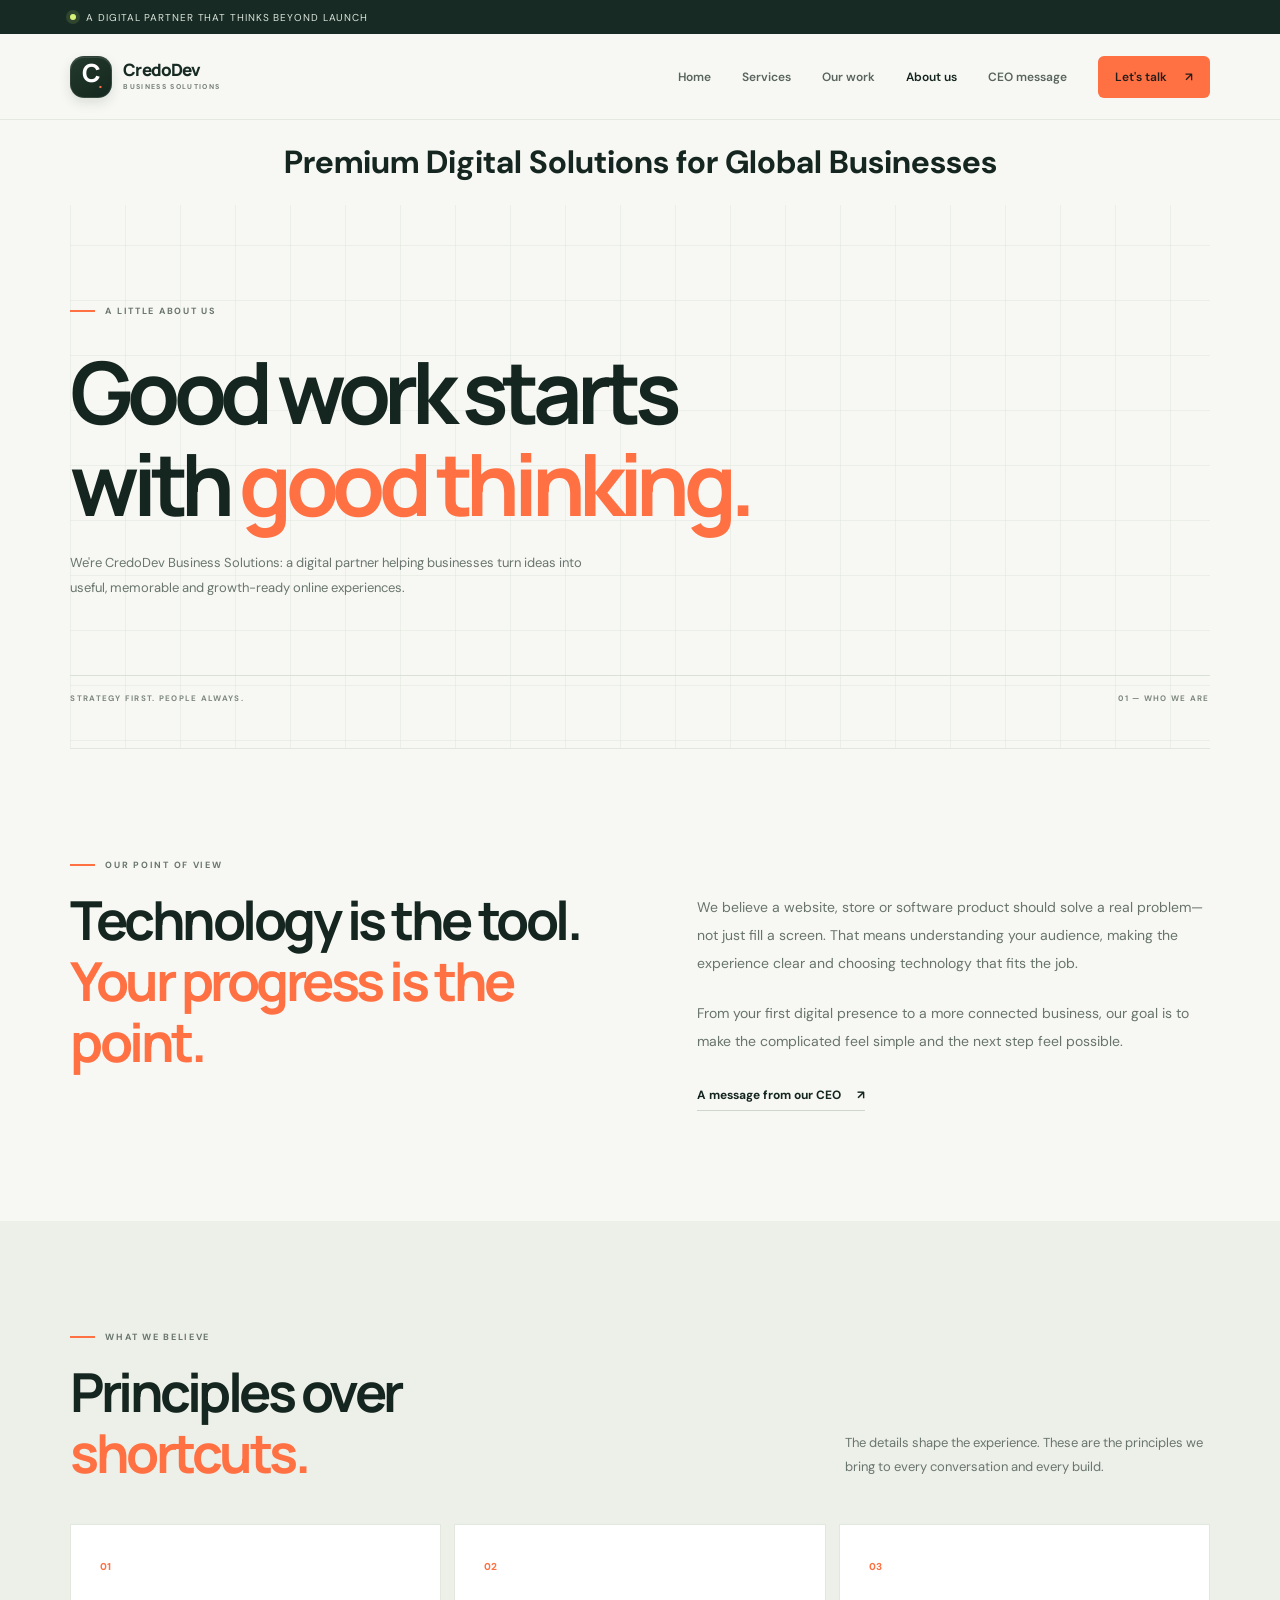
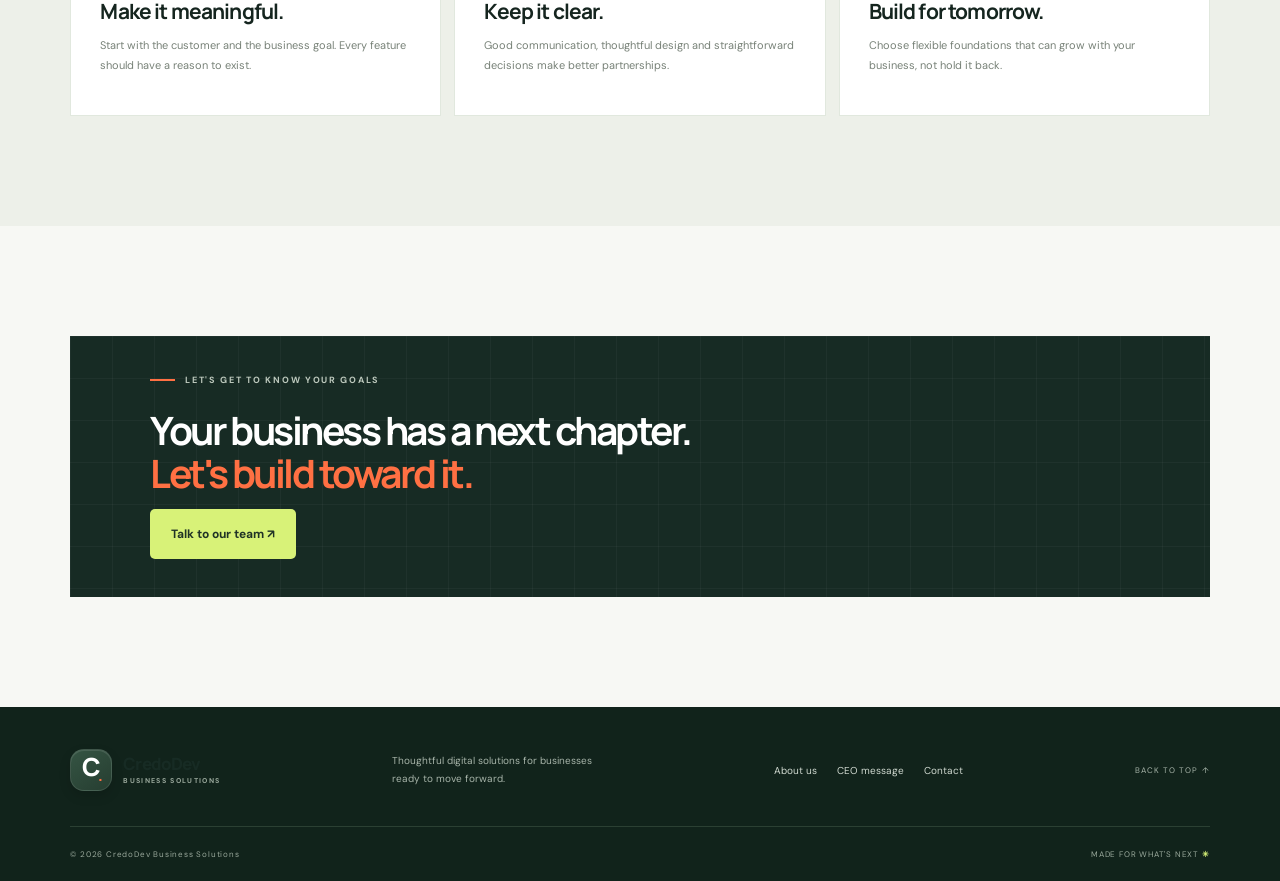
==== commit 0ccd98c4: "keyword" ====
--- a/about.html
+++ b/about.html
@@ -1 +1,160 @@
-<!DOCTYPE html><html lang="en"><head><meta charset="UTF-8"><meta name="viewport" content="width=device-width,initial-scale=1"><title>About Us — CredoDev Business Solutions</title><link href="https://fonts.googleapis.com/css2?family=DM+Sans:wght@400;500;600;700&family=Manrope:wght@400;500;600;700;800&display=swap" rel="stylesheet"><link rel="stylesheet" href="style.css"></head><body><div class="announcement"><span class="pulse"></span> A digital partner that thinks beyond launch</div><header class="site-header"><a class="brand" href="index.html"><span class="brand-mark">Credo<span>.</span></span><span class="brand-copy">CredoDev<small>BUSINESS SOLUTIONS</small></span></a><button class="menu-toggle" aria-label="Toggle menu"><i></i><i></i></button><nav class="nav"><a href="index.html">Home</a><a href="index.html#services">Services</a><a href="index.html#work">Our work</a><a class="active" href="about.html">About us</a><a href="ceo.html">CEO message</a><a href="contact.html" class="nav-cta">Let's talk <span>↗</span></a></nav></header><main><section class="inner-hero section-wrap"><div class="eyebrow"><span class="eyebrow-line"></span> A LITTLE ABOUT US</div><h1>Good work starts<br>with <em>good thinking.</em></h1><p>We're CredoDev Business Solutions: a digital partner helping businesses turn ideas into useful, memorable and growth-ready online experiences.</p><div class="inner-hero-bottom"><span>STRATEGY FIRST. PEOPLE ALWAYS.</span><span>01 — WHO WE ARE</span></div></section><section class="about-story section-wrap section-pad"><div class="story-statement reveal"><div class="eyebrow"><span class="eyebrow-line"></span> OUR POINT OF VIEW</div><h2>Technology is the tool.<br><em>Your progress is the point.</em></h2></div><div class="story-copy reveal delay-1"><p>We believe a website, store or software product should solve a real problem—not just fill a screen. That means understanding your audience, making the experience clear and choosing technology that fits the job.</p><p>From your first digital presence to a more connected business, our goal is to make the complicated feel simple and the next step feel possible.</p><a href="ceo.html" class="text-link">A message from our CEO <span>↗</span></a></div></section><section class="values-section"><div class="section-wrap section-pad"><div class="section-heading"><div><div class="eyebrow"><span class="eyebrow-line"></span> WHAT WE BELIEVE</div><h2>Principles over<br><em>shortcuts.</em></h2></div><p>The details shape the experience. These are the principles we bring to every conversation and every build.</p></div><div class="values-grid"><article class="value-card"><span>01</span><h3>Make it meaningful.</h3><p>Start with the customer and the business goal. Every feature should have a reason to exist.</p></article><article class="value-card"><span>02</span><h3>Keep it clear.</h3><p>Good communication, thoughtful design and straightforward decisions make better partnerships.</p></article><article class="value-card"><span>03</span><h3>Build for tomorrow.</h3><p>Choose flexible foundations that can grow with your business, not hold it back.</p></article></div></div></section><section class="section-wrap section-pad"><div class="cta-box reveal"><div class="eyebrow"><span class="eyebrow-line"></span> LET'S GET TO KNOW YOUR GOALS</div><h2>Your business has a next chapter.<br><em>Let's build toward it.</em></h2><a class="btn btn-light" href="contact.html">Talk to our team ↗</a></div></section></main><footer class="footer"><div class="footer-main section-wrap"><a class="brand brand-footer" href="index.html"><span class="brand-mark">Credo<span>.</span></span><span class="brand-copy">CredoDev<small>BUSINESS SOLUTIONS</small></span></a><p>Thoughtful digital solutions for businesses ready to move forward.</p><div class="footer-links"><a href="about.html">About us</a><a href="ceo.html">CEO message</a><a href="contact.html">Contact</a></div><a class="back-top" href="#">BACK TO TOP ↑</a></div><div class="footer-bottom section-wrap"><span>© <span id="year"></span> CredoDev Business Solutions</span><span>MADE FOR WHAT'S NEXT <b>✳</b></span></div></footer><script src="script.js"></script></body></html>
+<!doctype html>
+<html lang="en">
+  <head>
+    <meta charset="UTF-8" />
+    <meta name="viewport" content="width=device-width,initial-scale=1" />
+    <title>About Us — CredoDev Business Solutions</title>
+    <link
+      href="https://fonts.googleapis.com/css2?family=DM+Sans:wght@400;500;600;700&family=Manrope:wght@400;500;600;700;800&display=swap"
+      rel="stylesheet"
+    />
+    <link rel="stylesheet" href="style.css" />
+  </head>
+  <body>
+    <div class="announcement">
+      <span class="pulse"></span> A digital partner that thinks beyond launch
+    </div>
+    <header class="site-header">
+      <a class="brand" href="index.html"
+        ><span class="brand-mark">Credo<span>.</span></span
+        ><span class="brand-copy"
+          >CredoDev<small>BUSINESS SOLUTIONS</small></span
+        ></a
+      ><button class="menu-toggle" aria-label="Toggle menu">
+        <i></i><i></i>
+      </button>
+      <nav class="nav">
+        <a href="index.html">Home</a><a href="index.html#services">Services</a
+        ><a href="index.html#work">Our work</a
+        ><a class="active" href="about.html">About us</a
+        ><a href="ceo.html">CEO message</a
+        ><a href="contact.html" class="nav-cta">Let's talk <span>↗</span></a>
+      </nav>
+    </header>
+    <main>
+      <h1 style="text-align: center">
+        Premium Digital Solutions for Global Businesses
+      </h1>
+
+      <section class="inner-hero section-wrap">
+        <div class="eyebrow">
+          <span class="eyebrow-line"></span> A LITTLE ABOUT US
+        </div>
+        <h1>Good work starts<br />with <em>good thinking.</em></h1>
+        <p>
+          We're CredoDev Business Solutions: a digital partner helping
+          businesses turn ideas into useful, memorable and growth-ready online
+          experiences.
+        </p>
+        <div class="inner-hero-bottom">
+          <span>STRATEGY FIRST. PEOPLE ALWAYS.</span
+          ><span>01 — WHO WE ARE</span>
+        </div>
+      </section>
+      <section class="about-story section-wrap section-pad">
+        <div class="story-statement reveal">
+          <div class="eyebrow">
+            <span class="eyebrow-line"></span> OUR POINT OF VIEW
+          </div>
+          <h2>
+            Technology is the tool.<br /><em>Your progress is the point.</em>
+          </h2>
+        </div>
+        <div class="story-copy reveal delay-1">
+          <p>
+            We believe a website, store or software product should solve a real
+            problem—not just fill a screen. That means understanding your
+            audience, making the experience clear and choosing technology that
+            fits the job.
+          </p>
+          <p>
+            From your first digital presence to a more connected business, our
+            goal is to make the complicated feel simple and the next step feel
+            possible.
+          </p>
+          <a href="ceo.html" class="text-link"
+            >A message from our CEO <span>↗</span></a
+          >
+        </div>
+      </section>
+      <section class="values-section">
+        <div class="section-wrap section-pad">
+          <div class="section-heading">
+            <div>
+              <div class="eyebrow">
+                <span class="eyebrow-line"></span> WHAT WE BELIEVE
+              </div>
+              <h2>Principles over<br /><em>shortcuts.</em></h2>
+            </div>
+            <p>
+              The details shape the experience. These are the principles we
+              bring to every conversation and every build.
+            </p>
+          </div>
+          <div class="values-grid">
+            <article class="value-card">
+              <span>01</span>
+              <h3>Make it meaningful.</h3>
+              <p>
+                Start with the customer and the business goal. Every feature
+                should have a reason to exist.
+              </p>
+            </article>
+            <article class="value-card">
+              <span>02</span>
+              <h3>Keep it clear.</h3>
+              <p>
+                Good communication, thoughtful design and straightforward
+                decisions make better partnerships.
+              </p>
+            </article>
+            <article class="value-card">
+              <span>03</span>
+              <h3>Build for tomorrow.</h3>
+              <p>
+                Choose flexible foundations that can grow with your business,
+                not hold it back.
+              </p>
+            </article>
+          </div>
+        </div>
+      </section>
+      <section class="section-wrap section-pad">
+        <div class="cta-box reveal">
+          <div class="eyebrow">
+            <span class="eyebrow-line"></span> LET'S GET TO KNOW YOUR GOALS
+          </div>
+          <h2>
+            Your business has a next chapter.<br /><em
+              >Let's build toward it.</em
+            >
+          </h2>
+          <a class="btn btn-light" href="contact.html">Talk to our team ↗</a>
+        </div>
+      </section>
+    </main>
+    <footer class="footer">
+      <div class="footer-main section-wrap">
+        <a class="brand brand-footer" href="index.html"
+          ><span class="brand-mark">Credo<span>.</span></span
+          ><span class="brand-copy"
+            >CredoDev<small>BUSINESS SOLUTIONS</small></span
+          ></a
+        >
+        <p>
+          Thoughtful digital solutions for businesses ready to move forward.
+        </p>
+        <div class="footer-links">
+          <a href="about.html">About us</a><a href="ceo.html">CEO message</a
+          ><a href="contact.html">Contact</a>
+        </div>
+        <a class="back-top" href="#">BACK TO TOP ↑</a>
+      </div>
+      <div class="footer-bottom section-wrap">
+        <span>© <span id="year"></span> CredoDev Business Solutions</span
+        ><span>MADE FOR WHAT'S NEXT <b>✳</b></span>
+      </div>
+    </footer>
+    <script src="script.js"></script>
+  </body>
+</html>
